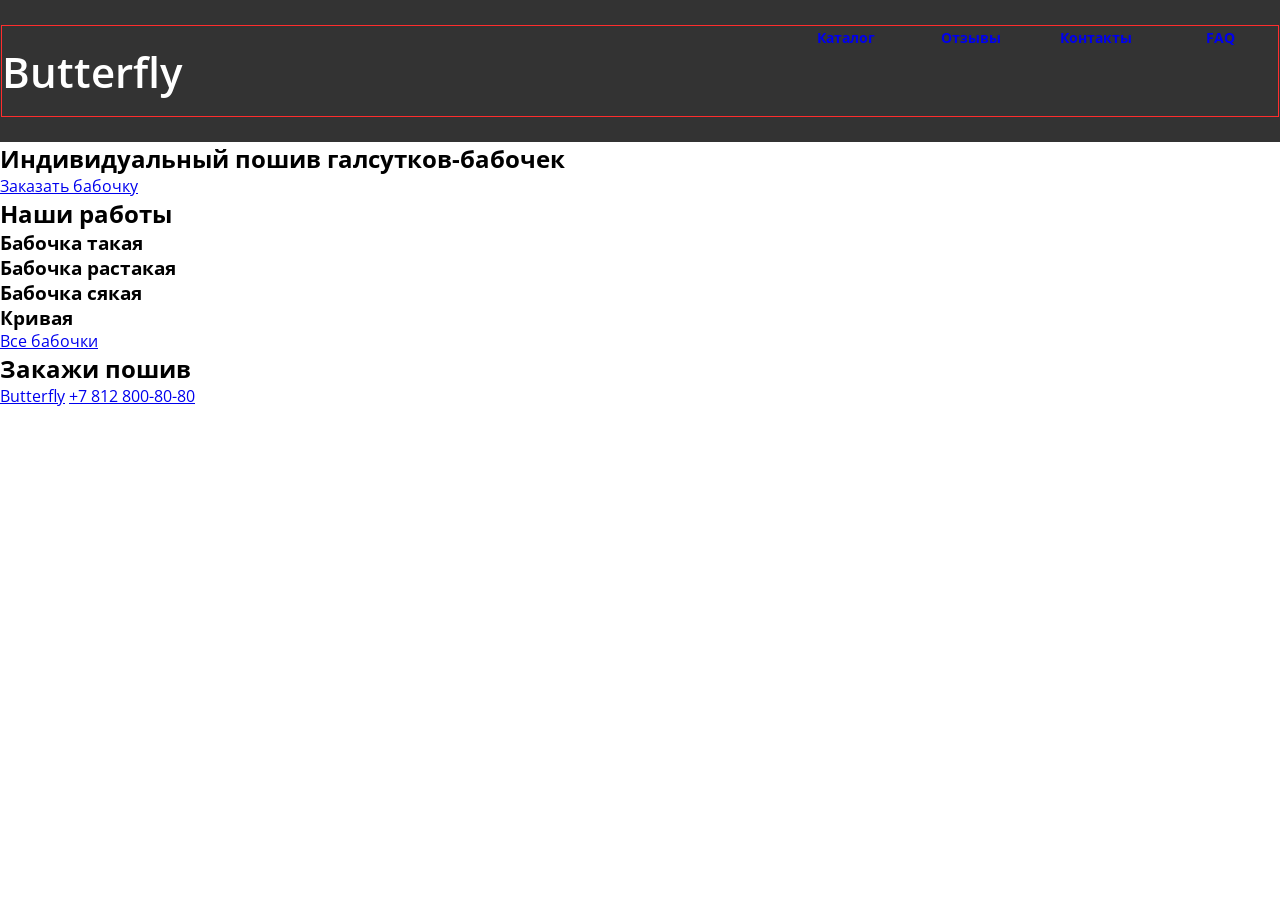
==== www/index.html @ 66a4ba5a "complete html, added ims and fonts, started css" ====
<!doctype html>
<html lang="ru">

<head>
  <meta charset="UTF-8">
  <meta name="viewport" content="width=device-width, initial-scale=1.0">
  <title>Butterfly</title>
  <link rel="stylesheet" href="style/style.css">
</head>

<body>
  <header class="header">
    <div class="header-inner">
      <div class="header-row">
        <a href="index.html" class="header-logo">Butterfly</a>
        <nav class="menu">
          <ul>
            <li><a href="#">Каталог</a></li>
            <li><a href="#">Отзывы</a></li>
            <li><a href="#">Контакты</a></li>
            <li><a href="#">FAQ</a></li>
          </ul>
        </nav>
      </div>
    </div>
  </header>
  <main>
    <section class="promo">
      <div class="promo-inner">
        <div class="promo-row">
          <div class="promo-desc">
          <h1 class="promo-title">Индивидуальный пошив галсутков-бабочек</h1>
          <a href="#" class="btn">Заказать бабочку</a>
          </div>
        </div>
      </div>
    </section>

    <section class="works">
      <div class="works-inner">
        <h1 class="works-title">Наши работы</h1>
        <ul class="works-list">
          <li class="works-item">
          <i class="works-img" style="background-image: url(imgs/works-pic1.png);"></i>
          <h3 class="works-caption">Бабочка такая</h3>
          </li>
          <li class="works-item">
          <i class="works-img" style="background-image: url(imgs/works-pic2.png);"></i>
          <h3 class="works-caption">Бабочка растакая</h3>
          </li>
          <li class="works-item">
          <i class="works-img" style="background-image: url(imgs/works-pic3.png);"></i>
          <h3 class="works-caption">Бабочка сякая</h3>
          </li>
          <li class="works-item">
          <i class="works-img" style="background-image: url(imgs/telegram-icon.svg);"></i>
          <h3 class="works-caption">Кривая</h3>
          </li>
        </ul>
        <a href="#" class="btn">Все бабочки</a>
        </div>
    </section>

    <section class="order">
      <h2 class="order-title">Закажи пошив</h2>
    </section>
  </main>

  <footer class="footer">
    <div class="footer-inner">
      <div class="footer-row">
        <a href="index.html" class="footer-logo">Butterfly</a>
        <a href="tel:+78128008080" class="footer-phone">+7 812 800-80-80</a>
        <ul class="social">
          <li class="social-item">
            <a href="#" class="social-link" title="Мы в Instagram" style="background-image: url(imgs/instagram-icon.svg);"></a>
          <li class="social-item">
            <a href="#" class="social-link" title="Мы в Facebook" style="background-image: url(imgs/facebook-icon.svg);"></a>
          <li class="social-item">
            <a href="#" class="social-link" title="Мы в Telegram" style="background-image: url(imgs/telegram-icon.svg);"></a>
        </ul>
      </div>
    </div>

  </footer>

  <script src="scripts/script.js"></script>
</body>

</html>
---- www/style/style.css ----
/* open-sans-regular - cyrillic_latin */
@font-face {
  font-display: swap; /* Check https://developer.mozilla.org/en-US/docs/Web/CSS/@font-face/font-display for other options. */
  font-family: "Open Sans";
  font-style: normal;
  font-weight: 400;
  src: url("../fonts/open-sans-v35-cyrillic_latin-regular.woff2") format("woff2"); /* Chrome 36+, Opera 23+, Firefox 39+, Safari 12+, iOS 10+ */
}
/* open-sans-600 - cyrillic_latin */
@font-face {
  font-display: swap; /* Check https://developer.mozilla.org/en-US/docs/Web/CSS/@font-face/font-display for other options. */
  font-family: "Open Sans";
  font-style: normal;
  font-weight: 600;
  src: url("../fonts/open-sans-v35-cyrillic_latin-600.woff2") format("woff2"); /* Chrome 36+, Opera 23+, Firefox 39+, Safari 12+, iOS 10+ */
}
/* open-sans-700 - cyrillic_latin */
@font-face {
  font-display: swap; /* Check https://developer.mozilla.org/en-US/docs/Web/CSS/@font-face/font-display for other options. */
  font-family: "Open Sans";
  font-style: normal;
  font-weight: 700;
  src: url("../fonts/open-sans-v35-cyrillic_latin-700.woff2") format("woff2"); /* Chrome 36+, Opera 23+, Firefox 39+, Safari 12+, iOS 10+ */
}
* {
  padding: 0;
  margin: 0;
  box-sizing: border-box;
}

body {
  font-family: "Open Sans", sans-serif;
}

img {
  display: block;
  width: 100%;
}

.menu ul {
  display: flex;
  list-style: none;
}
.menu li {
  margin-left: 10px;
  width: 115px;
  height: 90px;
  text-align: center;
  justify-content: center;
}
.menu a {
  font-weight: 700;
  font-size: 14px;
  line-height: 24px;
  text-decoration: none;
}

.header {
  padding: 25px 0;
  color: #fff;
  background-color: #333;
}

.header-inner {
  width: 1278px;
  margin: 0 auto;
  border: 1px solid #FF2D2D;
}

.header-row {
  display: flex;
  align-items: center;
}

.header-logo {
  margin-right: auto;
  color: #fff;
  font-family: "Open Sans", sans-serif;
  font-weight: 600;
  font-size: 42px;
  line-height: 57px;
  text-decoration: none;
}
/*# sourceMappingURL=[data-uri] */
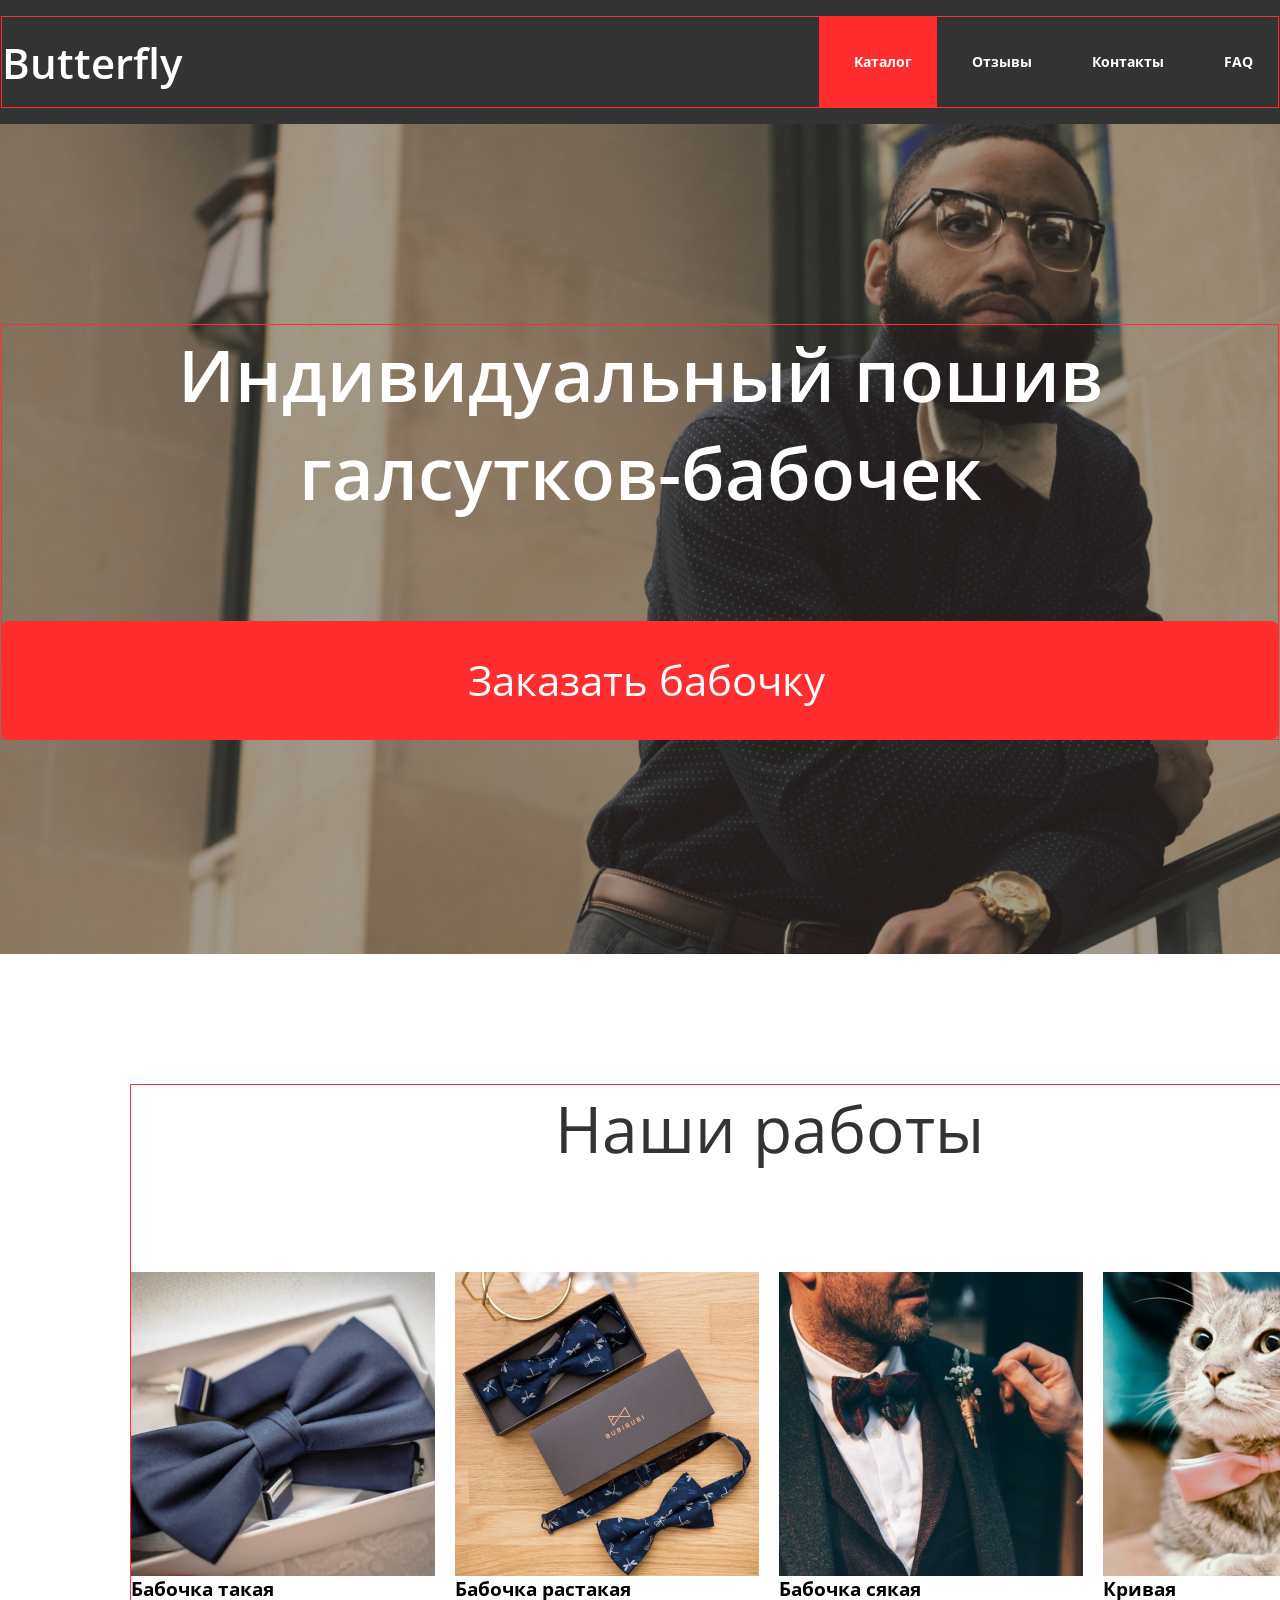
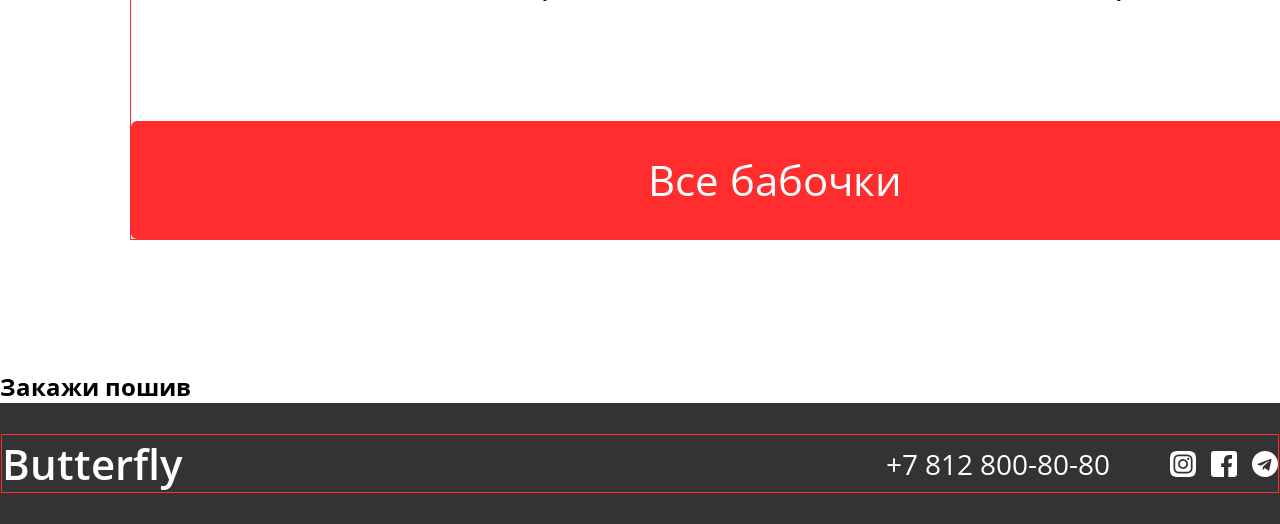
==== commit 87fb672f: "Page styling in process." ====
--- a/www/index.html
+++ b/www/index.html
@@ -15,10 +15,18 @@
         <a href="index.html" class="header-logo">Butterfly</a>
         <nav class="menu">
           <ul>
-            <li><a href="#">Каталог</a></li>
-            <li><a href="#">Отзывы</a></li>
+            <div class="menu-accent">
+              <li><a href="#">Каталог</a></li>
+            </div>
+            <div class="menu-wrap">
+              <li><a href="#">Отзывы</a></li>
+            </div>
+            <div class="menu-wrap">
             <li><a href="#">Контакты</a></li>
+            </div>
+            <div class="menu-wrap">
             <li><a href="#">FAQ</a></li>
+            </div>
           </ul>
         </nav>
       </div>
@@ -28,17 +36,15 @@
     <section class="promo">
       <div class="promo-inner">
         <div class="promo-row">
-          <div class="promo-desc">
           <h1 class="promo-title">Индивидуальный пошив галсутков-бабочек</h1>
           <a href="#" class="btn">Заказать бабочку</a>
-          </div>
         </div>
       </div>
     </section>
 
     <section class="works">
       <div class="works-inner">
-        <h1 class="works-title">Наши работы</h1>
+        <h2 class="works-title">Наши работы</h2>
         <ul class="works-list">
           <li class="works-item">
           <i class="works-img" style="background-image: url(imgs/works-pic1.png);"></i>
@@ -53,7 +59,7 @@
           <h3 class="works-caption">Бабочка сякая</h3>
           </li>
           <li class="works-item">
-          <i class="works-img" style="background-image: url(imgs/telegram-icon.svg);"></i>
+          <i class="works-img" style="background-image: url(imgs/works-pic4.png);"></i>
           <h3 class="works-caption">Кривая</h3>
           </li>
         </ul>
--- a/www/style/style.css
+++ b/www/style/style.css
@@ -37,48 +37,208 @@
   width: 100%;
 }
 
+.header {
+  padding: 16px 0;
+  color: #fff;
+  background-color: #333;
+}
+
+.header-inner {
+  width: 1278px;
+  margin: 0 auto;
+  border: 1px solid #FF2D2D;
+}
+
+.header-row {
+  display: flex;
+  align-items: center;
+}
+
+.header-logo {
+  color: #fff;
+  font-family: "Open Sans", sans-serif;
+  font-weight: 600;
+  font-size: 42px;
+  line-height: 57px;
+  text-decoration: none;
+  margin-right: auto;
+}
+
 .menu ul {
   display: flex;
   list-style: none;
 }
 .menu li {
+  text-align: center;
   margin-left: 10px;
-  width: 115px;
-  height: 90px;
-  text-align: center;
-  justify-content: center;
 }
 .menu a {
   font-weight: 700;
   font-size: 14px;
   line-height: 24px;
-  text-decoration: none;
-}
-
-.header {
-  padding: 25px 0;
-  color: #fff;
-  background-color: #333;
-}
-
-.header-inner {
-  width: 1278px;
-  margin: 0 auto;
-  border: 1px solid #FF2D2D;
-}
-
-.header-row {
-  display: flex;
-  align-items: center;
-}
-
-.header-logo {
-  margin-right: auto;
-  color: #fff;
-  font-family: "Open Sans", sans-serif;
-  font-weight: 600;
+  color: #fff;
+  text-decoration: none;
+  text-align: center;
+}
+.menu a:hover {
+  color: #FF2D2D;
+}
+
+.menu-accent {
+  padding: 33px 25px;
+  background-color: #FF2D2D;
+}
+.menu-accent a:hover {
+  color: #333;
+}
+
+.menu-wrap {
+  padding: 33px 25px;
+  text-align: center;
+}
+
+.btn {
+  display: inline-block;
+  width: 100%;
+  padding: 30px 36px 31px 48px;
+  font-family: inherit;
+  font-style: normal;
+  font-weight: 400;
   font-size: 42px;
   line-height: 57px;
-  text-decoration: none;
-}
-/*# sourceMappingURL=[data-uri] */
+  color: #fff;
+  text-decoration: none;
+  text-align: center;
+  background-color: #FF2D2D;
+  border: none;
+  border-radius: 6px;
+}
+
+.promo {
+  padding: 200px 0 214px;
+  background-color: #333;
+  background-image: url(../imgs/promo-background.jpg);
+  background-repeat: no-repeat;
+  background-size: cover;
+  background-position: center center;
+}
+
+.promo-inner {
+  width: 1278px;
+  margin: 0 auto;
+  border: 1px solid #FF2D2D;
+}
+
+.promo-row {
+  display: inline-flex;
+  flex-direction: column;
+  justify-content: center;
+}
+
+.promo-title {
+  font-weight: 600;
+  font-size: 72px;
+  line-height: 98px;
+  color: #fff;
+  margin-bottom: 100px;
+  text-align: center;
+}
+
+.works {
+  padding: 130px 130px;
+  background-color: #fff;
+  background-image: url(../../../www/imgs/);
+}
+
+.works-inner {
+  width: 1278px;
+  margin: 0 auto;
+  border: 1px solid #FF2D2D;
+  display: flex;
+  flex-direction: column;
+}
+
+.works-title {
+  font-weight: 400;
+  font-size: 64px;
+  line-height: 87px;
+  color: #333;
+  text-align: center;
+  text-align: center;
+}
+
+.works-list {
+  display: flex;
+  list-style: none;
+  margin-top: 100px;
+  margin-bottom: 120px;
+  justify-content: space-between;
+  margin-right: -10px;
+  margin-left: -10px;
+}
+
+.works-item {
+  padding: 0 10px;
+}
+
+.works-img {
+  display: block;
+  width: 304px;
+  height: 304px;
+}
+
+.footer {
+  padding: 31px 0;
+  background-color: #333;
+}
+
+.footer-inner {
+  width: 1278px;
+  margin: 0 auto;
+  border: 1px solid #FF2D2D;
+}
+
+.footer-row {
+  display: flex;
+  justify-content: space-between;
+  align-items: center;
+}
+
+.footer-logo {
+  color: #fff;
+  font-family: "Open Sans", sans-serif;
+  font-weight: 600;
+  font-size: 42px;
+  line-height: 57px;
+  text-decoration: none;
+  margin-right: auto;
+}
+
+.footer-phone {
+  font-family: "Open Sans", sans-serif;
+  font-weight: 400;
+  font-size: 28px;
+  line-height: 38px;
+  color: #fff;
+  text-decoration: none;
+}
+
+.social {
+  display: flex;
+  margin-left: 45px;
+  list-style: none;
+}
+
+.social-item {
+  margin-left: 15px;
+}
+
+.social-link {
+  display: block;
+  width: 26px;
+  height: 26px;
+  background-repeat: no-repeat;
+  background-position: center;
+  background-size: contain;
+}
+/*# sourceMappingURL=[data-uri] */
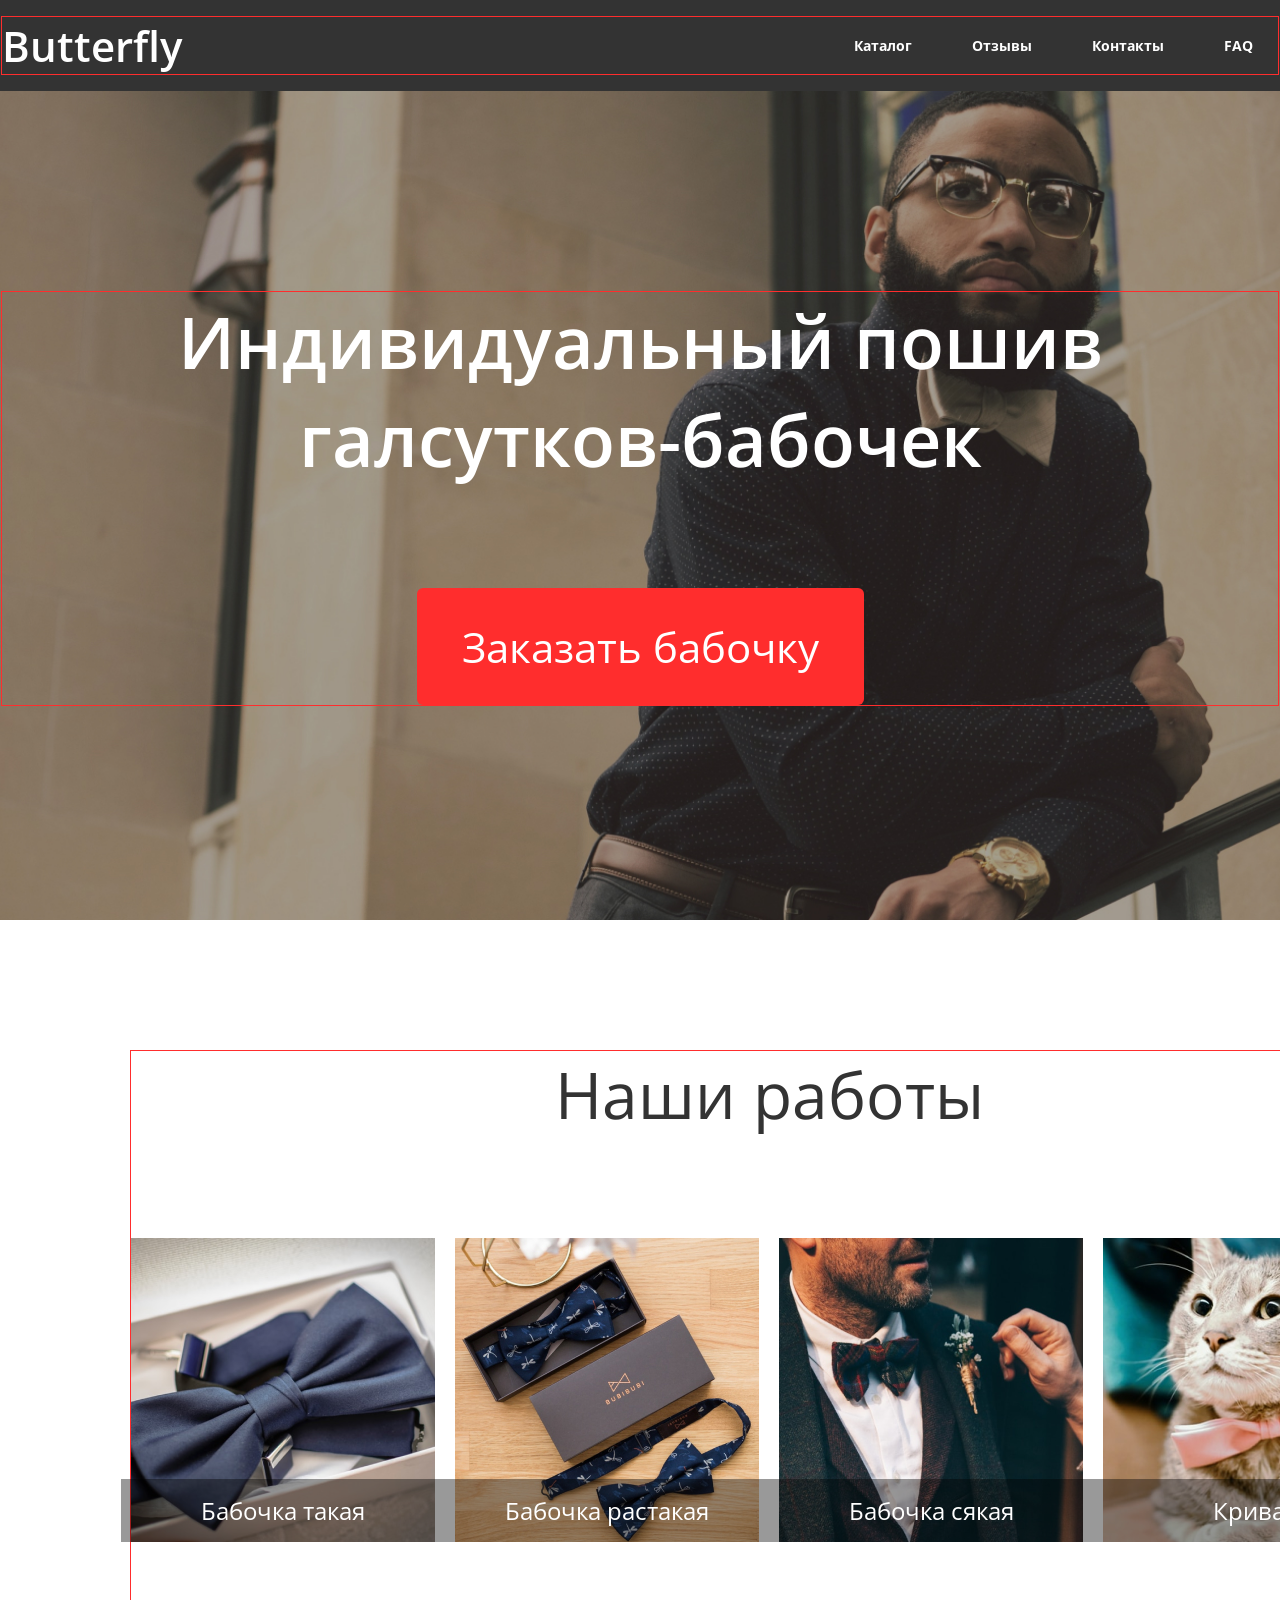
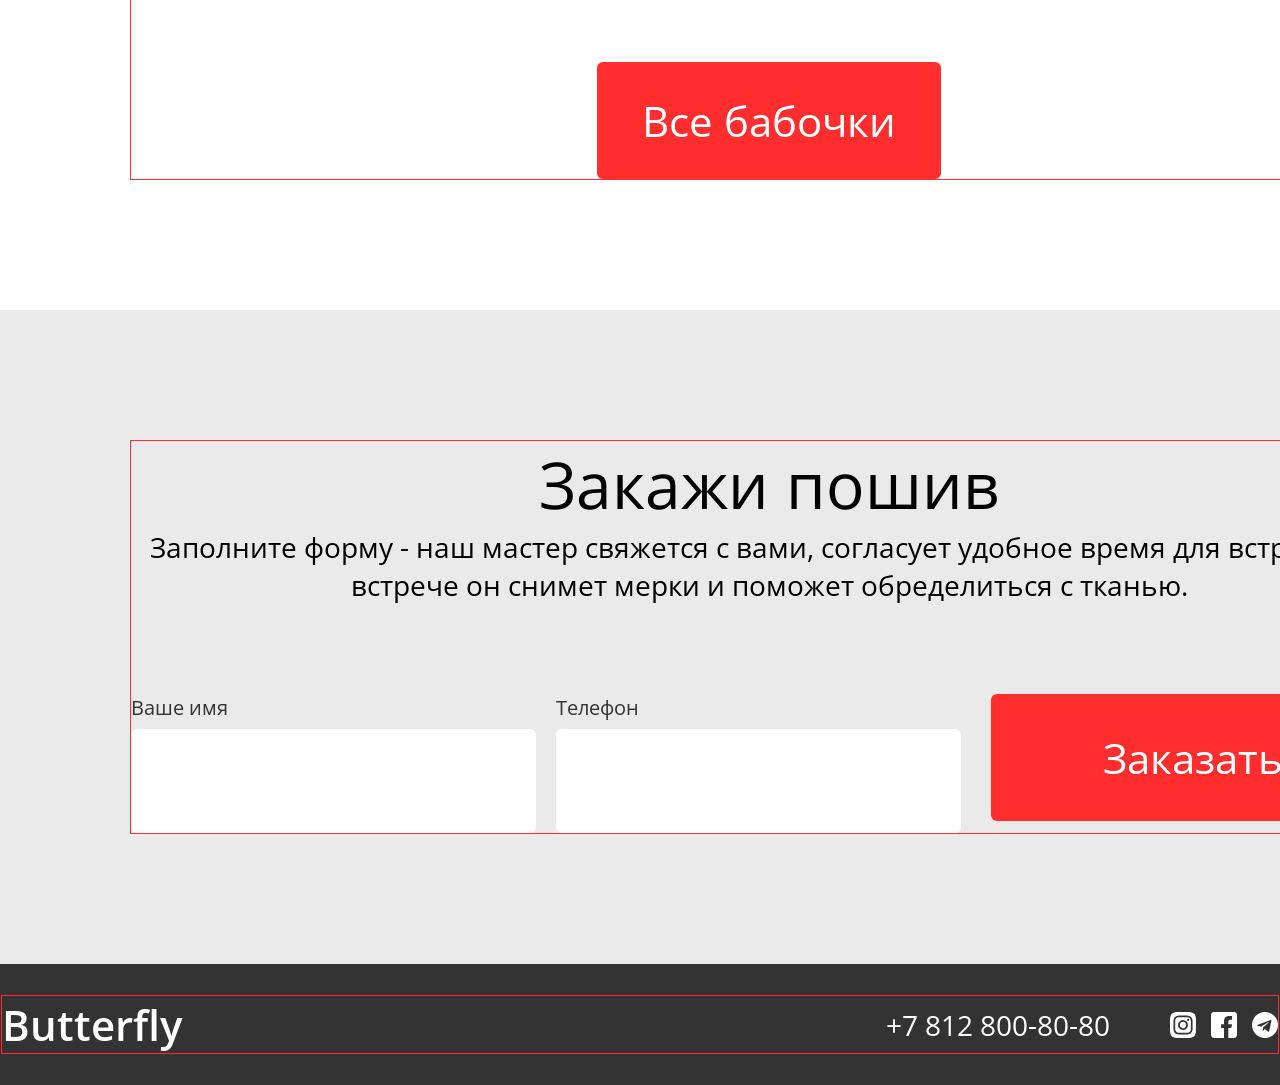
==== commit 66f461ae: "finnishing touch" ====
--- a/www/index.html
+++ b/www/index.html
@@ -15,17 +15,10 @@
         <a href="index.html" class="header-logo">Butterfly</a>
         <nav class="menu">
           <ul>
-            <div class="menu-accent">
               <li><a href="#">Каталог</a></li>
-            </div>
-            <div class="menu-wrap">
               <li><a href="#">Отзывы</a></li>
-            </div>
-            <div class="menu-wrap">
-            <li><a href="#">Контакты</a></li>
-            </div>
-            <div class="menu-wrap">
-            <li><a href="#">FAQ</a></li>
+              <li><a href="#">Контакты</a></li>
+              <li><a href="#">FAQ</a></li>
             </div>
           </ul>
         </nav>
@@ -35,10 +28,8 @@
   <main>
     <section class="promo">
       <div class="promo-inner">
-        <div class="promo-row">
           <h1 class="promo-title">Индивидуальный пошив галсутков-бабочек</h1>
           <a href="#" class="btn">Заказать бабочку</a>
-        </div>
       </div>
     </section>
 
@@ -68,8 +59,24 @@
     </section>
 
     <section class="order">
-      <h2 class="order-title">Закажи пошив</h2>
-    </section>
+      <div class="order-inner">
+        <h2 class="order-title">Закажи пошив</h2>
+        <p class="order-desc">Заполните форму - наш мастер свяжется с вами, согласует удобное время для встречи. На встрече он снимет мерки и поможет обределиться с тканью.</p>
+
+        <form action="" class="form">
+          <div class="form-field-third">
+            <label for="name" class="form-label">Ваше имя</label>
+            <input name="name" id="name" type="text" class="form-input">
+          </div>
+          <div class="form-field-third">
+            <label for="phone" class="form-label">Телефон</label>
+            <input name="phone" id="phone" type="text" class="form-input">
+          </div>
+          <div class="form-field-third">
+            <button class="btn btn-form">Заказать</button>
+          </div>
+        </form>
+      </div>
   </main>
 
   <footer class="footer">
--- a/www/style/style.css
+++ b/www/style/style.css
@@ -73,34 +73,20 @@
   margin-left: 10px;
 }
 .menu a {
+  padding: 33px 25px;
   font-weight: 700;
   font-size: 14px;
   line-height: 24px;
   color: #fff;
   text-decoration: none;
-  text-align: center;
 }
 .menu a:hover {
-  color: #FF2D2D;
-}
-
-.menu-accent {
-  padding: 33px 25px;
   background-color: #FF2D2D;
-}
-.menu-accent a:hover {
-  color: #333;
-}
-
-.menu-wrap {
-  padding: 33px 25px;
-  text-align: center;
 }
 
 .btn {
   display: inline-block;
-  width: 100%;
-  padding: 30px 36px 31px 48px;
+  padding: 30px 45px;
   font-family: inherit;
   font-style: normal;
   font-weight: 400;
@@ -112,6 +98,12 @@
   background-color: #FF2D2D;
   border: none;
   border-radius: 6px;
+  cursor: pointer;
+}
+
+.btn-form {
+  width: 100%;
+  padding: 35px 0;
 }
 
 .promo {
@@ -127,12 +119,10 @@
   width: 1278px;
   margin: 0 auto;
   border: 1px solid #FF2D2D;
-}
-
-.promo-row {
-  display: inline-flex;
+  display: flex;
   flex-direction: column;
   justify-content: center;
+  align-items: center;
 }
 
 .promo-title {
@@ -156,6 +146,8 @@
   border: 1px solid #FF2D2D;
   display: flex;
   flex-direction: column;
+  justify-content: center;
+  align-items: center;
 }
 
 .works-title {
@@ -178,6 +170,7 @@
 }
 
 .works-item {
+  position: relative;
   padding: 0 10px;
 }
 
@@ -185,6 +178,82 @@
   display: block;
   width: 304px;
   height: 304px;
+}
+
+.works-caption {
+  position: absolute;
+  bottom: 0;
+  left: 0;
+  width: 100%;
+  padding: 15px 0;
+  font-family: "Open Sans", sans-serif;
+  font-weight: 400;
+  font-size: 24px;
+  line-height: 33px;
+  text-align: center;
+  color: #fff;
+  background-color: rgba(0, 0, 0, 0.4);
+}
+
+.order {
+  padding: 130px;
+  background-color: rgba(51, 51, 51, 0.1);
+}
+
+.order-inner {
+  width: 1278px;
+  margin: 0 auto;
+  border: 1px solid #FF2D2D;
+}
+
+.order-title {
+  font-weight: 400;
+  font-size: 64px;
+  line-height: 87px;
+  text-align: center;
+}
+
+.order-desc {
+  padding-bottom: 90px;
+  font-weight: 400;
+  font-size: 28px;
+  line-height: 38px;
+  text-align: center;
+}
+
+.form {
+  display: flex;
+  flex-wrap: wrap;
+  width: 100%;
+  margin: 0 auto;
+}
+
+.form-field-third {
+  flex-basis: 33.3%;
+  padding: 0 10px;
+}
+
+.form-input {
+  width: 100%;
+  height: 104px;
+  margin-top: 8px;
+  margin-left: -10px;
+  font-family: "Open Sans", sans-serif;
+  font-weight: 400;
+  font-size: 28px;
+  line-height: 34px;
+  color: #333;
+  background-color: #fff;
+  border: none;
+  border-radius: 6px;
+}
+
+.form-label {
+  margin-left: -10px;
+  font-weight: 400;
+  font-size: 20px;
+  line-height: 27px;
+  color: #333;
 }
 
 .footer {
@@ -241,4 +310,4 @@
   background-position: center;
   background-size: contain;
 }
-/*# sourceMappingURL=[data-uri] */
+/*# sourceMappingURL=[data-uri] */
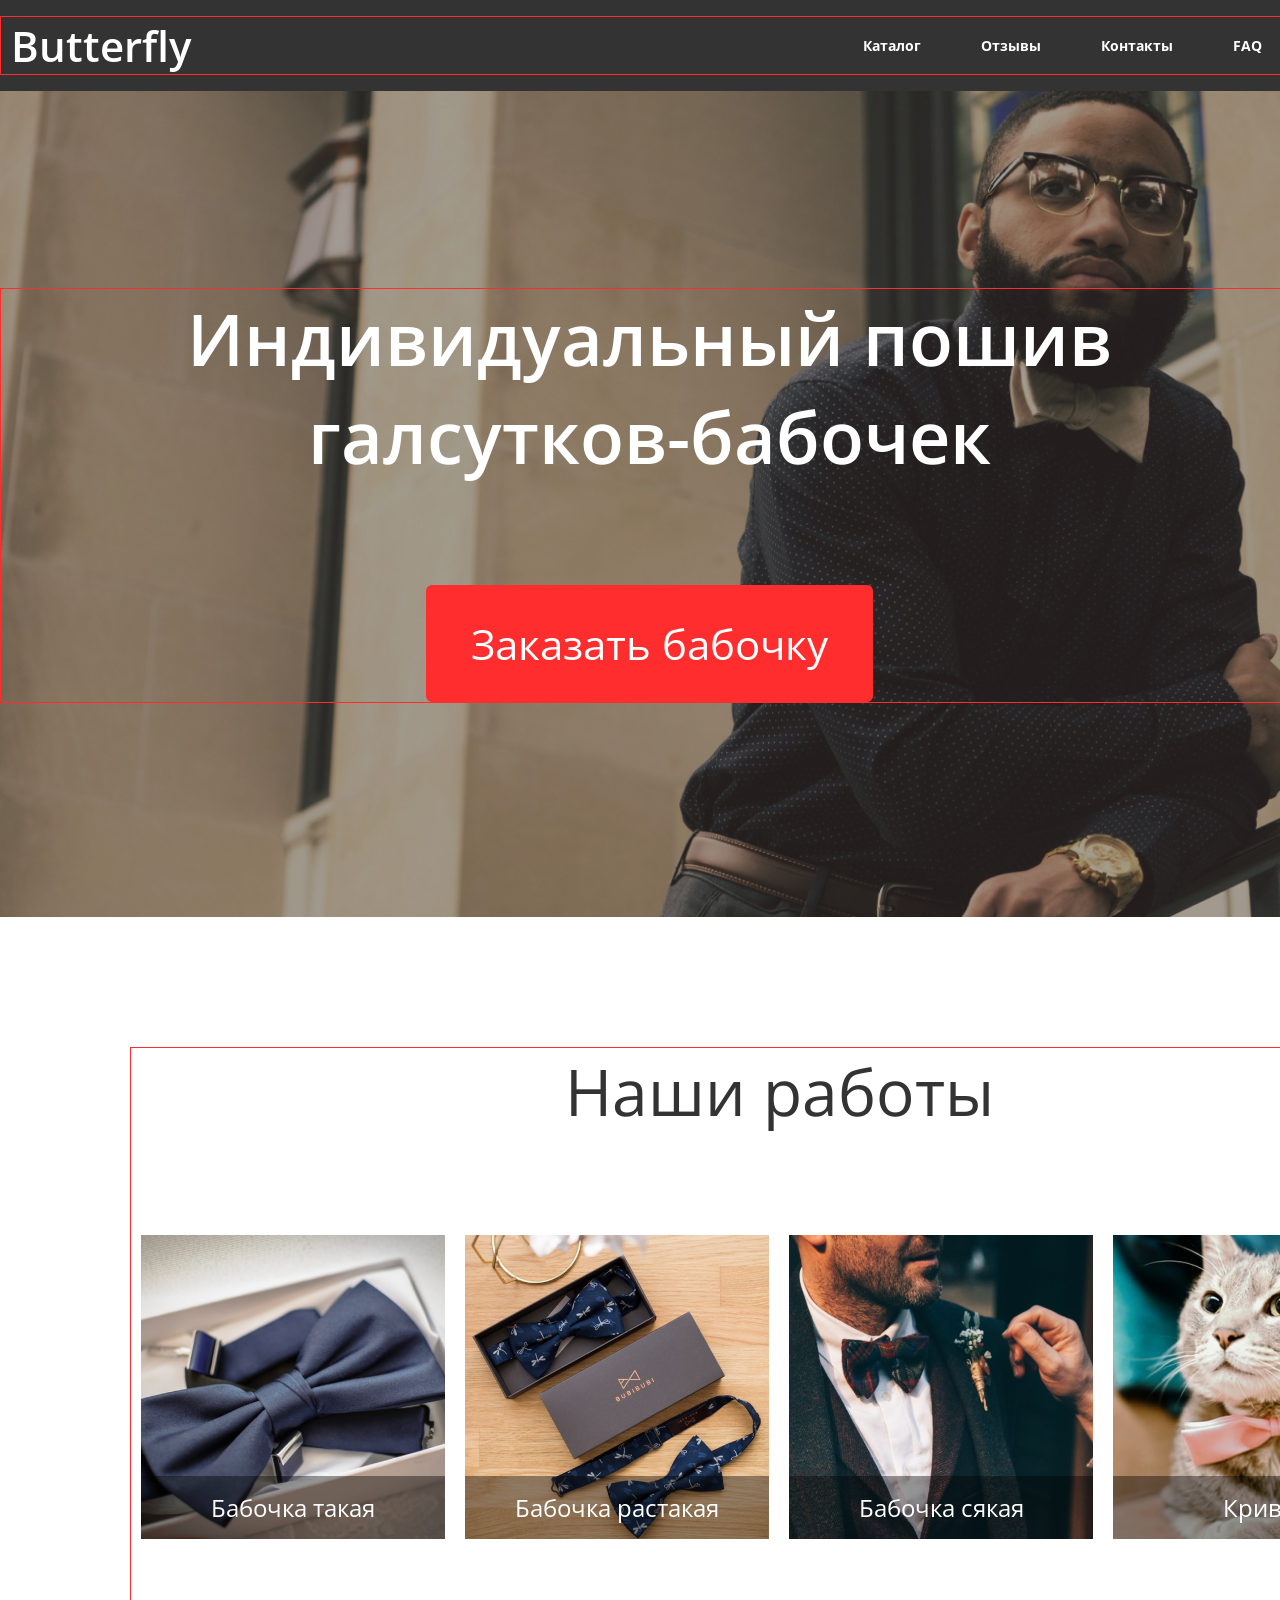
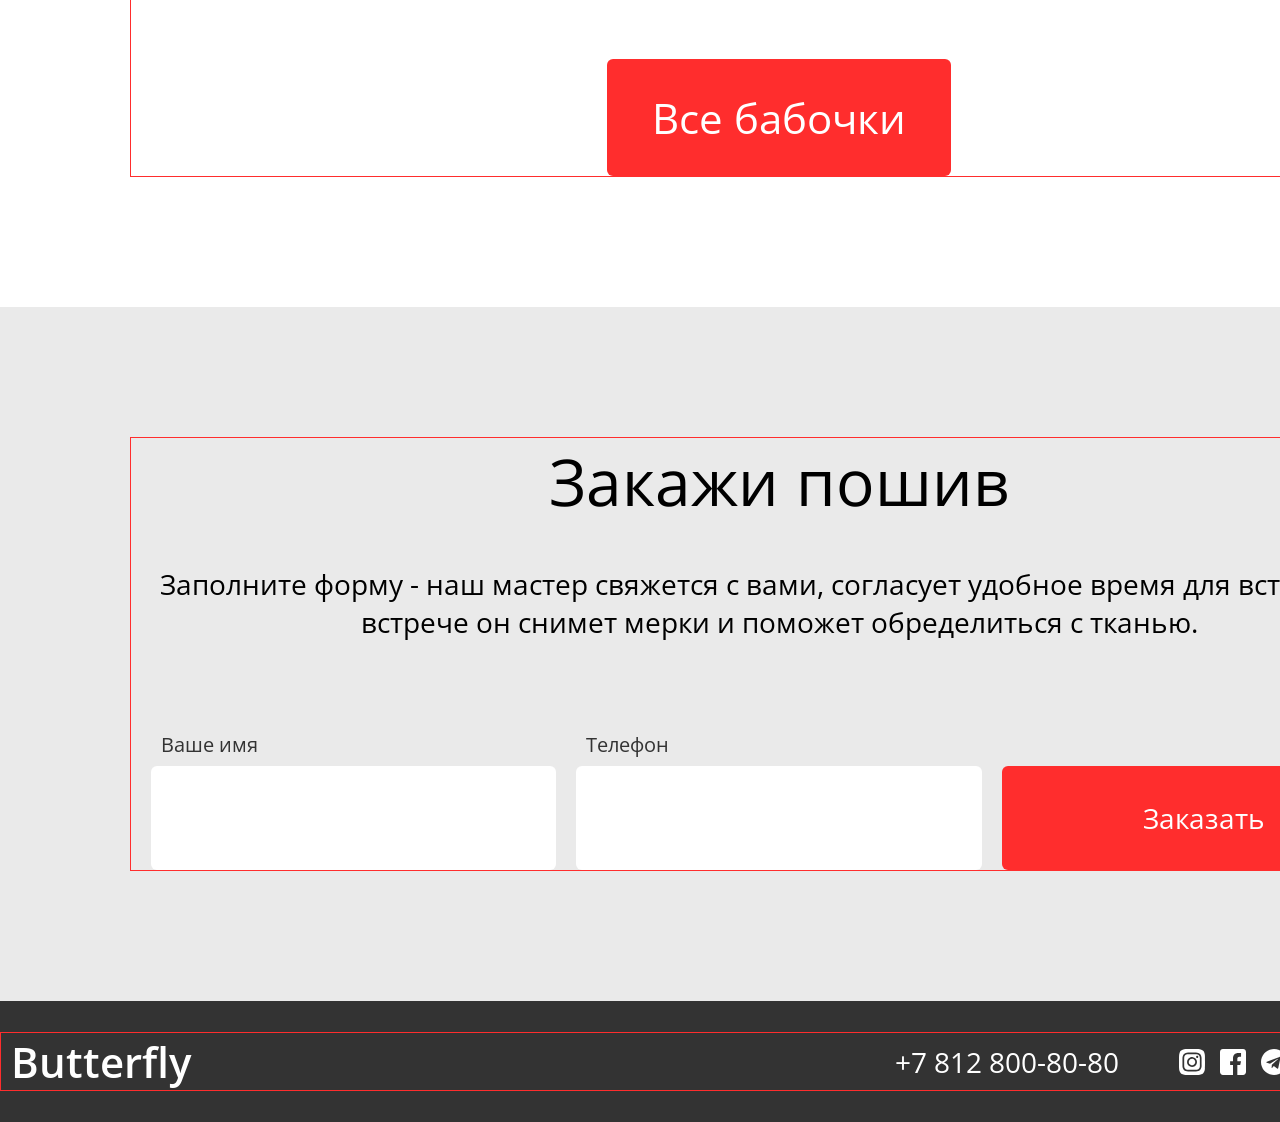
==== commit ebf49d87: "Working on adaptive" ====
--- a/www/index.html
+++ b/www/index.html
@@ -3,7 +3,7 @@
 
 <head>
   <meta charset="UTF-8">
-  <meta name="viewport" content="width=device-width, initial-scale=1.0">
+  <meta name="viewport" content="width=device-width, initial-scale=1">
   <title>Butterfly</title>
   <link rel="stylesheet" href="style/style.css">
 </head>
@@ -39,18 +39,22 @@
         <ul class="works-list">
           <li class="works-item">
           <i class="works-img" style="background-image: url(imgs/works-pic1.png);"></i>
+          <a href="#" class="works-link"></a>
           <h3 class="works-caption">Бабочка такая</h3>
           </li>
           <li class="works-item">
           <i class="works-img" style="background-image: url(imgs/works-pic2.png);"></i>
+          <a href="#" class="works-link"></a>
           <h3 class="works-caption">Бабочка растакая</h3>
           </li>
           <li class="works-item">
           <i class="works-img" style="background-image: url(imgs/works-pic3.png);"></i>
+          <a href="#" class="works-link"></a>
           <h3 class="works-caption">Бабочка сякая</h3>
           </li>
           <li class="works-item">
           <i class="works-img" style="background-image: url(imgs/works-pic4.png);"></i>
+          <a href="#" class="works-link"></a>
           <h3 class="works-caption">Кривая</h3>
           </li>
         </ul>
@@ -77,6 +81,7 @@
           </div>
         </form>
       </div>
+    </section>
   </main>
 
   <footer class="footer">
@@ -94,10 +99,9 @@
         </ul>
       </div>
     </div>
-
   </footer>
 
-  <script src="scripts/script.js"></script>
+  <script src="js/scripts.js"></script>
 </body>
 
 </html>
--- a/www/style/style.css
+++ b/www/style/style.css
@@ -29,7 +29,13 @@
 }
 
 body {
+  padding-top: 88px;
   font-family: "Open Sans", sans-serif;
+}
+@media (max-width: 767px) {
+  body {
+    padding-top: 68px;
+  }
 }
 
 img {
@@ -38,14 +44,25 @@
 }
 
 .header {
+  position: fixed;
+  left: 0;
+  top: 0;
+  z-index: 1000;
+  width: 100%;
   padding: 16px 0;
   color: #fff;
   background-color: #333;
 }
+@media (max-width: 1279px) {
+  .header {
+    padding: 20px 0;
+  }
+}
 
 .header-inner {
-  width: 1278px;
+  width: 1298px;
   margin: 0 auto;
+  padding: 0 10px;
   border: 1px solid #FF2D2D;
 }
 
@@ -63,14 +80,47 @@
   text-decoration: none;
   margin-right: auto;
 }
-
+@media (max-width: 1279px) {
+  .header-logo {
+    font-size: 36px;
+    line-height: 49px;
+  }
+}
+@media (max-width: 767px) {
+  .header-logo {
+    font-size: 28px;
+    line-height: 38px;
+  }
+}
+
+@media (max-width: 767px) {
+  .menu {
+    position: absolute;
+    top: 100%;
+    left: 0;
+    width: 100%;
+    padding: 25px;
+    background-color: #333;
+  }
+}
 .menu ul {
   display: flex;
   list-style: none;
 }
+@media (max-width: 767px) {
+  .menu ul {
+    display: block;
+  }
+}
 .menu li {
   text-align: center;
   margin-left: 10px;
+}
+@media (max-width: 767px) {
+  .menu li {
+    margin: 10px 0;
+    text-align: center;
+  }
 }
 .menu a {
   padding: 33px 25px;
@@ -83,6 +133,11 @@
 .menu a:hover {
   background-color: #FF2D2D;
 }
+@media (max-width: 767px) {
+  .menu a {
+    padding: 8px 25px;
+  }
+}
 
 .btn {
   display: inline-block;
@@ -100,10 +155,26 @@
   border-radius: 6px;
   cursor: pointer;
 }
+@media (max-width: 767px) {
+  .btn {
+    padding: 20px 14px;
+    font-size: 24px;
+    line-height: 33px;
+  }
+}
 
 .btn-form {
   width: 100%;
-  padding: 35px 0;
+  padding: 35px 140px;
+  font-weight: 400;
+  font-size: 28px;
+  line-height: 34px;
+}
+@media (max-width: 1279px) {
+  .btn-form {
+    padding: 35px 325px;
+    width: 100%;
+  }
 }
 
 .promo {
@@ -112,12 +183,23 @@
   background-image: url(../imgs/promo-background.jpg);
   background-repeat: no-repeat;
   background-size: cover;
-  background-position: center center;
+  background-position: center center fixed;
+}
+@media (max-width: 1279px) {
+  .promo {
+    padding: 180px 0 190px;
+  }
+}
+@media (max-width: 767px) {
+  .promo {
+    padding: 110px 0 100px;
+  }
 }
 
 .promo-inner {
-  width: 1278px;
+  width: 1298px;
   margin: 0 auto;
+  padding: 0 10px;
   border: 1px solid #FF2D2D;
   display: flex;
   flex-direction: column;
@@ -133,20 +215,47 @@
   margin-bottom: 100px;
   text-align: center;
 }
+@media (max-width: 1279px) {
+  .promo-title {
+    padding: 180px 0 190px;
+    font-size: 54px;
+    line-height: 74px;
+  }
+}
+@media (max-width: 767px) {
+  .promo-title {
+    margin-bottom: 80px;
+    font-size: 32px;
+    line-height: 44px;
+  }
+}
 
 .works {
   padding: 130px 130px;
   background-color: #fff;
   background-image: url(../../../www/imgs/);
+  background-repeat: no-repeat;
+  background-size: cover;
+  background-position: center center;
+}
+@media (max-width: 1279px) {
+  .works {
+    padding: 120px 120x;
+  }
+}
+@media (max-width: 767px) {
+  .works {
+    padding: 90px 90px;
+  }
 }
 
 .works-inner {
-  width: 1278px;
+  width: 1298px;
   margin: 0 auto;
+  padding: 0 10px;
   border: 1px solid #FF2D2D;
   display: flex;
   flex-direction: column;
-  justify-content: center;
   align-items: center;
 }
 
@@ -156,7 +265,18 @@
   line-height: 87px;
   color: #333;
   text-align: center;
-  text-align: center;
+}
+@media (max-width: 1279px) {
+  .works-title {
+    font-size: 60px;
+    line-height: 82px;
+  }
+}
+@media (max-width: 767px) {
+  .works-title {
+    font-size: 36px;
+    line-height: 49px;
+  }
 }
 
 .works-list {
@@ -168,23 +288,66 @@
   margin-right: -10px;
   margin-left: -10px;
 }
+@media (max-width: 1279px) {
+  .works-list {
+    flex-wrap: wrap;
+    flex-basis: 25%;
+    justify-content: start;
+  }
+}
+@media (max-width: 767px) {
+  .works-list {
+    display: block;
+  }
+}
 
 .works-item {
   position: relative;
   padding: 0 10px;
+}
+@media (max-width: 1279px) {
+  .works-item {
+    flex-basis: 50%;
+    margin-top: 10px;
+    margin-bottom: 10px;
+  }
+}
+.works-link {
+  z-index: 2;
+  position: absolute;
+  bottom: 0;
+  display: block;
+  width: 304px;
+  height: 304px;
+  text-decoration: none;
 }
 
 .works-img {
   display: block;
   width: 304px;
   height: 304px;
+  background-repeat: no-repeat;
+  background-size: contain;
+}
+@media (max-width: 1279px) {
+  .works-img {
+    width: 364px;
+    height: 364px;
+  }
+}
+@media (max-width: 767px) {
+  .works-img {
+    width: 300px;
+    height: 300px;
+  }
 }
 
 .works-caption {
+  z-index: 1;
   position: absolute;
   bottom: 0;
-  left: 0;
-  width: 100%;
+  left: 10;
+  width: 304px;
   padding: 15px 0;
   font-family: "Open Sans", sans-serif;
   font-weight: 400;
@@ -193,25 +356,60 @@
   text-align: center;
   color: #fff;
   background-color: rgba(0, 0, 0, 0.4);
+}
+@media (max-width: 1279px) {
+  .works-caption {
+    width: 364px;
+  }
+}
+@media (max-width: 767px) {
+  .works-caption {
+    width: 300px;
+  }
 }
 
 .order {
   padding: 130px;
   background-color: rgba(51, 51, 51, 0.1);
 }
+@media (max-width: 1279px) {
+  .order {
+    padding: 120px;
+  }
+}
+@media (max-width: 767px) {
+  .order {
+    padding: 90px;
+  }
+}
 
 .order-inner {
-  width: 1278px;
+  width: 1298px;
   margin: 0 auto;
+  padding: 0 10px;
   border: 1px solid #FF2D2D;
 }
 
 .order-title {
+  margin-bottom: 40px;
   font-weight: 400;
   font-size: 64px;
   line-height: 87px;
   text-align: center;
 }
+@media (max-width: 1279px) {
+  .order-title {
+    font-size: 60px;
+    line-height: 82px;
+  }
+}
+@media (max-width: 767px) {
+  .order-title {
+    margin-bottom: 20px;
+    font-size: 36px;
+    line-height: 49px;
+  }
+}
 
 .order-desc {
   padding-bottom: 90px;
@@ -220,24 +418,51 @@
   line-height: 38px;
   text-align: center;
 }
+@media (max-width: 767px) {
+  .order-desc {
+    padding-bottom: 60px;
+    font-size: 18px;
+    line-height: 25px;
+  }
+}
 
 .form {
   display: flex;
-  flex-wrap: wrap;
+  align-items: flex-end;
   width: 100%;
   margin: 0 auto;
 }
+@media (max-width: 1279px) {
+  .form {
+    flex-wrap: wrap;
+    justify-content: space-evenly;
+  }
+}
+@media (max-width: 767px) {
+  .form {
+    display: block;
+  }
+}
 
 .form-field-third {
-  flex-basis: 33.3%;
-  padding: 0 10px;
+  flex-basis: 33.33%;
+  padding: 0 10px;
+}
+@media (max-width: 1279px) {
+  .form-field-third {
+    flex-basis: 50%;
+  }
+}
+@media (max-width: 767px) {
+  .form-field-third {
+    display: block;
+  }
 }
 
 .form-input {
   width: 100%;
-  height: 104px;
+  padding: 35px 0 35px;
   margin-top: 8px;
-  margin-left: -10px;
   font-family: "Open Sans", sans-serif;
   font-weight: 400;
   font-size: 28px;
@@ -249,7 +474,7 @@
 }
 
 .form-label {
-  margin-left: -10px;
+  margin-left: 10px;
   font-weight: 400;
   font-size: 20px;
   line-height: 27px;
@@ -260,10 +485,21 @@
   padding: 31px 0;
   background-color: #333;
 }
+@media (max-width: 1279px) {
+  .footer {
+    padding: 35px 0;
+  }
+}
+@media (max-width: 767px) {
+  .footer {
+    padding: 30px 0 35px;
+  }
+}
 
 .footer-inner {
-  width: 1278px;
+  width: 1298px;
   margin: 0 auto;
+  padding: 0 10px;
   border: 1px solid #FF2D2D;
 }
 
@@ -271,6 +507,14 @@
   display: flex;
   justify-content: space-between;
   align-items: center;
+}
+@media (max-width: 767px) {
+  .footer-row {
+    display: block;
+    flex-direction: column;
+    justify-content: center;
+    align-items: center;
+  }
 }
 
 .footer-logo {
@@ -282,6 +526,18 @@
   text-decoration: none;
   margin-right: auto;
 }
+@media (max-width: 1279px) {
+  .footer-logo {
+    font-size: 36px;
+    line-height: 49px;
+  }
+}
+@media (max-width: 767px) {
+  .footer-logo {
+    font-size: 28px;
+    line-height: 38px;
+  }
+}
 
 .footer-phone {
   font-family: "Open Sans", sans-serif;
@@ -291,11 +547,26 @@
   color: #fff;
   text-decoration: none;
 }
+@media (max-width: 767px) {
+  .footer-phone {
+    margin-top: 30px;
+  }
+}
 
 .social {
   display: flex;
   margin-left: 45px;
   list-style: none;
+}
+@media (max-width: 1279px) {
+  .social {
+    margin-left: 35px;
+  }
+}
+@media (max-width: 767px) {
+  .social {
+    margin-top: 15px;
+  }
 }
 
 .social-item {
@@ -310,4 +581,4 @@
   background-position: center;
   background-size: contain;
 }
-/*# sourceMappingURL=[data-uri] */
+/*# sourceMappingURL=[data-uri] */
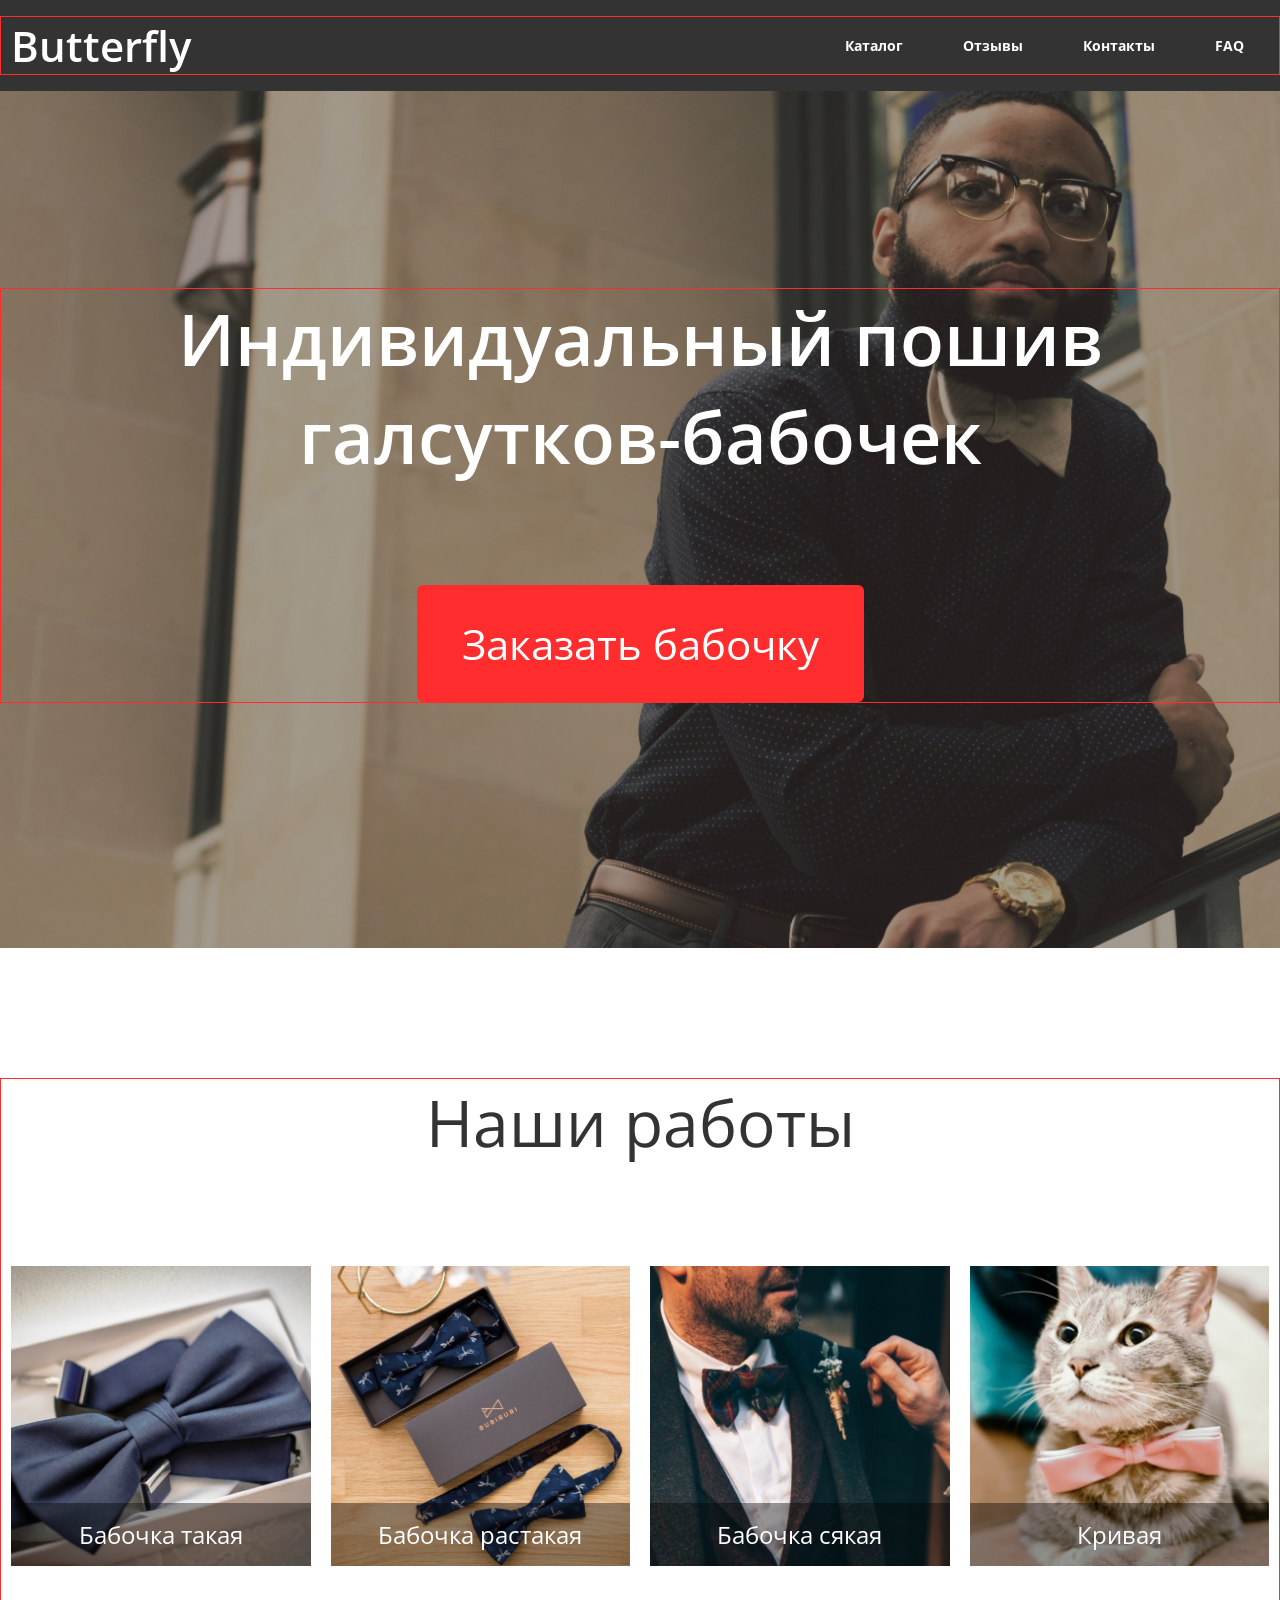
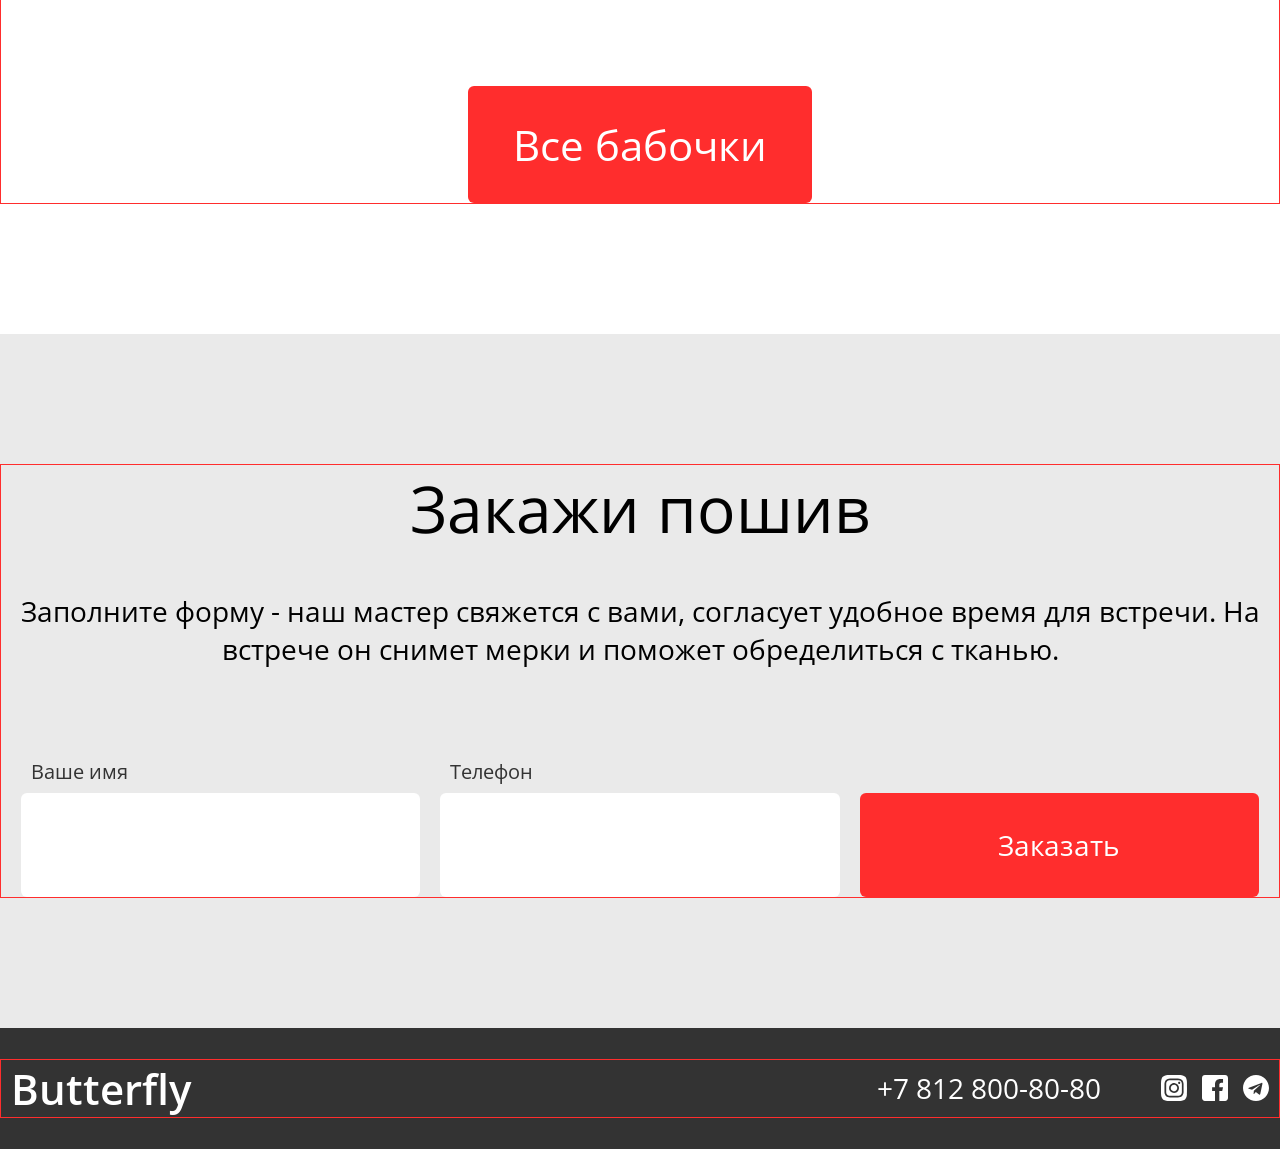
==== commit 9983c021: "Finished responsive on main menu" ====
--- a/www/index.html
+++ b/www/index.html
@@ -15,68 +15,79 @@
         <a href="index.html" class="header-logo">Butterfly</a>
         <nav class="menu">
           <ul>
-              <li><a href="#">Каталог</a></li>
-              <li><a href="#">Отзывы</a></li>
-              <li><a href="#">Контакты</a></li>
-              <li><a href="#">FAQ</a></li>
-            </div>
-          </ul>
-        </nav>
+            <li><a href="#">Каталог</a></li>
+            <li><a href="#">Отзывы</a></li>
+            <li><a href="#">Контакты</a></li>
+            <li><a href="#">FAQ</a></li>
       </div>
+      </ul>
+      </nav>
+    </div>
     </div>
   </header>
   <main>
     <section class="promo">
       <div class="promo-inner">
-          <h1 class="promo-title">Индивидуальный пошив галсутков-бабочек</h1>
-          <a href="#" class="btn">Заказать бабочку</a>
+        <h1 class="promo-title">Индивидуальный пошив галсутков-бабочек</h1>
+        <a href="#" class="btn">Заказать бабочку</a>
       </div>
     </section>
 
     <section class="works">
       <div class="works-inner">
-        <h2 class="works-title">Наши работы</h2>
-        <ul class="works-list">
-          <li class="works-item">
-          <i class="works-img" style="background-image: url(imgs/works-pic1.png);"></i>
-          <a href="#" class="works-link"></a>
-          <h3 class="works-caption">Бабочка такая</h3>
-          </li>
-          <li class="works-item">
-          <i class="works-img" style="background-image: url(imgs/works-pic2.png);"></i>
-          <a href="#" class="works-link"></a>
-          <h3 class="works-caption">Бабочка растакая</h3>
-          </li>
-          <li class="works-item">
-          <i class="works-img" style="background-image: url(imgs/works-pic3.png);"></i>
-          <a href="#" class="works-link"></a>
-          <h3 class="works-caption">Бабочка сякая</h3>
-          </li>
-          <li class="works-item">
-          <i class="works-img" style="background-image: url(imgs/works-pic4.png);"></i>
-          <a href="#" class="works-link"></a>
-          <h3 class="works-caption">Кривая</h3>
-          </li>
-        </ul>
-        <a href="#" class="btn">Все бабочки</a>
+        <div class="works-visual">
+          <h2 class="works-title">Наши работы</h2>
+          <ul class="works-list">
+            <li class="works-item">
+              <div class="works-wrap">
+                <img src="imgs/works-pic1.png" class="works-img"></img>
+                <!-- <a href="#" class="works-link"></a> -->
+                <figcaption class="works-caption">Бабочка такая</figcaption>
+              </div>
+            </li>
+            <li class="works-item">
+              <div class="works-wrap">
+              <img src="imgs/works-pic2.png" class="works-img"></img>
+              <!-- <a href="#" class="works-link"></a> -->
+              <figcaption class="works-caption">Бабочка растакая</figcaption>
+              </div>
+            </li>
+            <li class="works-item">
+              <div class="works-wrap">
+              <img src="imgs/works-pic3.png" class="works-img"></img>
+              <!-- <a href="#" class="works-link"></a> -->
+              <figcaption class="works-caption">Бабочка сякая</figcaption>
+              </div>
+            </li>
+            <li class="works-item">
+              <div class="works-wrap">
+              <img src="imgs/works-pic4.png" class="works-img"></img>
+              <!-- <a href="#" class="works-link"></a> -->
+              <figcaption class="works-caption">Кривая</figcaption>
+              </div>
+            </li>
+          </ul>
+          <a href="#" class="btn">Все бабочки</a>
         </div>
+      </div>
     </section>
 
     <section class="order">
       <div class="order-inner">
         <h2 class="order-title">Закажи пошив</h2>
-        <p class="order-desc">Заполните форму - наш мастер свяжется с вами, согласует удобное время для встречи. На встрече он снимет мерки и поможет обределиться с тканью.</p>
+        <p class="order-desc">Заполните форму - наш мастер свяжется с вами, согласует удобное время для встречи. На
+          встрече он снимет мерки и поможет обределиться с тканью.</p>
 
         <form action="" class="form">
-          <div class="form-field-third">
+          <div class="form-field">
             <label for="name" class="form-label">Ваше имя</label>
             <input name="name" id="name" type="text" class="form-input">
           </div>
-          <div class="form-field-third">
+          <div class="form-field">
             <label for="phone" class="form-label">Телефон</label>
             <input name="phone" id="phone" type="text" class="form-input">
           </div>
-          <div class="form-field-third">
+          <div class="form-field-btn">
             <button class="btn btn-form">Заказать</button>
           </div>
         </form>
@@ -91,11 +102,14 @@
         <a href="tel:+78128008080" class="footer-phone">+7 812 800-80-80</a>
         <ul class="social">
           <li class="social-item">
-            <a href="#" class="social-link" title="Мы в Instagram" style="background-image: url(imgs/instagram-icon.svg);"></a>
+            <a href="#" class="social-link" title="Мы в Instagram"
+              style="background-image: url(imgs/instagram-icon.svg);"></a>
           <li class="social-item">
-            <a href="#" class="social-link" title="Мы в Facebook" style="background-image: url(imgs/facebook-icon.svg);"></a>
+            <a href="#" class="social-link" title="Мы в Facebook"
+              style="background-image: url(imgs/facebook-icon.svg);"></a>
           <li class="social-item">
-            <a href="#" class="social-link" title="Мы в Telegram" style="background-image: url(imgs/telegram-icon.svg);"></a>
+            <a href="#" class="social-link" title="Мы в Telegram"
+              style="background-image: url(imgs/telegram-icon.svg);"></a>
         </ul>
       </div>
     </div>
--- a/www/style/style.css
+++ b/www/style/style.css
@@ -40,7 +40,7 @@
 
 img {
   display: block;
-  width: 100%;
+  max-width: 100%;
 }
 
 .header {
@@ -60,7 +60,7 @@
 }
 
 .header-inner {
-  width: 1298px;
+  max-width: 1298px;
   margin: 0 auto;
   padding: 0 10px;
   border: 1px solid #FF2D2D;
@@ -95,6 +95,7 @@
 
 @media (max-width: 767px) {
   .menu {
+    display: none;
     position: absolute;
     top: 100%;
     left: 0;
@@ -109,7 +110,7 @@
 }
 @media (max-width: 767px) {
   .menu ul {
-    display: block;
+    display: none;
   }
 }
 .menu li {
@@ -165,25 +166,29 @@
 
 .btn-form {
   width: 100%;
-  padding: 35px 140px;
-  font-weight: 400;
+  padding: 35px 0;
   font-size: 28px;
   line-height: 34px;
 }
 @media (max-width: 1279px) {
   .btn-form {
-    padding: 35px 325px;
-    width: 100%;
+    margin-top: 40px;
+    padding: 35px 0;
+  }
+}
+@media (max-width: 767px) {
+  .btn-form {
+    margin-top: 30px;
   }
 }
 
 .promo {
-  padding: 200px 0 214px;
+  padding: 200px 0 245px;
   background-color: #333;
   background-image: url(../imgs/promo-background.jpg);
   background-repeat: no-repeat;
   background-size: cover;
-  background-position: center center fixed;
+  background-position: center;
 }
 @media (max-width: 1279px) {
   .promo {
@@ -197,7 +202,7 @@
 }
 
 .promo-inner {
-  width: 1298px;
+  max-width: 1298px;
   margin: 0 auto;
   padding: 0 10px;
   border: 1px solid #FF2D2D;
@@ -217,7 +222,6 @@
 }
 @media (max-width: 1279px) {
   .promo-title {
-    padding: 180px 0 190px;
     font-size: 54px;
     line-height: 74px;
   }
@@ -231,7 +235,7 @@
 }
 
 .works {
-  padding: 130px 130px;
+  padding: 130px 0;
   background-color: #fff;
   background-image: url(../../../www/imgs/);
   background-repeat: no-repeat;
@@ -240,20 +244,23 @@
 }
 @media (max-width: 1279px) {
   .works {
-    padding: 120px 120x;
+    padding: 120px 0x;
   }
 }
 @media (max-width: 767px) {
   .works {
-    padding: 90px 90px;
+    padding: 90px 0x;
   }
 }
 
 .works-inner {
-  width: 1298px;
+  max-width: 1298px;
   margin: 0 auto;
   padding: 0 10px;
   border: 1px solid #FF2D2D;
+}
+
+.works-visual {
   display: flex;
   flex-direction: column;
   align-items: center;
@@ -290,19 +297,18 @@
 }
 @media (max-width: 1279px) {
   .works-list {
+    margin: 80px 0;
     flex-wrap: wrap;
-    flex-basis: 25%;
-    justify-content: start;
   }
 }
 @media (max-width: 767px) {
   .works-list {
+    margin: 60px 0 80px;
     display: block;
   }
 }
 
 .works-item {
-  position: relative;
   padding: 0 10px;
 }
 @media (max-width: 1279px) {
@@ -312,42 +318,21 @@
     margin-bottom: 10px;
   }
 }
-.works-link {
-  z-index: 2;
-  position: absolute;
-  bottom: 0;
-  display: block;
-  width: 304px;
-  height: 304px;
-  text-decoration: none;
+.works-wrap {
+  position: relative;
 }
 
 .works-img {
   display: block;
-  width: 304px;
-  height: 304px;
+  width: 100%;
   background-repeat: no-repeat;
   background-size: contain;
 }
-@media (max-width: 1279px) {
-  .works-img {
-    width: 364px;
-    height: 364px;
-  }
-}
-@media (max-width: 767px) {
-  .works-img {
-    width: 300px;
-    height: 300px;
-  }
-}
-
 .works-caption {
-  z-index: 1;
   position: absolute;
   bottom: 0;
   left: 10;
-  width: 304px;
+  width: 100%;
   padding: 15px 0;
   font-family: "Open Sans", sans-serif;
   font-weight: 400;
@@ -357,34 +342,23 @@
   color: #fff;
   background-color: rgba(0, 0, 0, 0.4);
 }
-@media (max-width: 1279px) {
-  .works-caption {
-    width: 364px;
-  }
-}
-@media (max-width: 767px) {
-  .works-caption {
-    width: 300px;
-  }
-}
-
 .order {
-  padding: 130px;
+  padding: 130px 0;
   background-color: rgba(51, 51, 51, 0.1);
 }
 @media (max-width: 1279px) {
   .order {
-    padding: 120px;
+    padding: 120px 0;
   }
 }
 @media (max-width: 767px) {
   .order {
-    padding: 90px;
+    padding: 90px 0;
   }
 }
 
 .order-inner {
-  width: 1298px;
+  max-width: 1298px;
   margin: 0 auto;
   padding: 0 10px;
   border: 1px solid #FF2D2D;
@@ -444,17 +418,33 @@
   }
 }
 
-.form-field-third {
+.form-field {
   flex-basis: 33.33%;
   padding: 0 10px;
 }
 @media (max-width: 1279px) {
-  .form-field-third {
+  .form-field {
+    width: 100%;
     flex-basis: 50%;
   }
 }
 @media (max-width: 767px) {
-  .form-field-third {
+  .form-field {
+    display: block;
+  }
+}
+
+.form-field-btn {
+  flex-basis: 33.33%;
+  padding: 0 10px;
+}
+@media (max-width: 1279px) {
+  .form-field-btn {
+    flex-basis: 100%;
+  }
+}
+@media (max-width: 767px) {
+  .form-field-btn {
     display: block;
   }
 }
@@ -487,17 +477,17 @@
 }
 @media (max-width: 1279px) {
   .footer {
-    padding: 35px 0;
+    padding: 35px 0px;
   }
 }
 @media (max-width: 767px) {
   .footer {
-    padding: 30px 0 35px;
+    padding: 30px 35px;
   }
 }
 
 .footer-inner {
-  width: 1298px;
+  max-width: 1298px;
   margin: 0 auto;
   padding: 0 10px;
   border: 1px solid #FF2D2D;
@@ -510,10 +500,8 @@
 }
 @media (max-width: 767px) {
   .footer-row {
-    display: block;
     flex-direction: column;
-    justify-content: center;
-    align-items: center;
+    align-content: center;
   }
 }
 
@@ -538,6 +526,11 @@
     line-height: 38px;
   }
 }
+@media (max-width: 767px) {
+  .footer-logo {
+    margin: 0 0 30px;
+  }
+}
 
 .footer-phone {
   font-family: "Open Sans", sans-serif;
@@ -547,16 +540,11 @@
   color: #fff;
   text-decoration: none;
 }
-@media (max-width: 767px) {
-  .footer-phone {
-    margin-top: 30px;
-  }
-}
-
 .social {
   display: flex;
   margin-left: 45px;
   list-style: none;
+  align-items: center;
 }
 @media (max-width: 1279px) {
   .social {
@@ -565,7 +553,7 @@
 }
 @media (max-width: 767px) {
   .social {
-    margin-top: 15px;
+    margin: 15px 0 0;
   }
 }
 
@@ -581,4 +569,4 @@
   background-position: center;
   background-size: contain;
 }
-/*# sourceMappingURL=[data-uri] */
+/*# sourceMappingURL=[data-uri] */
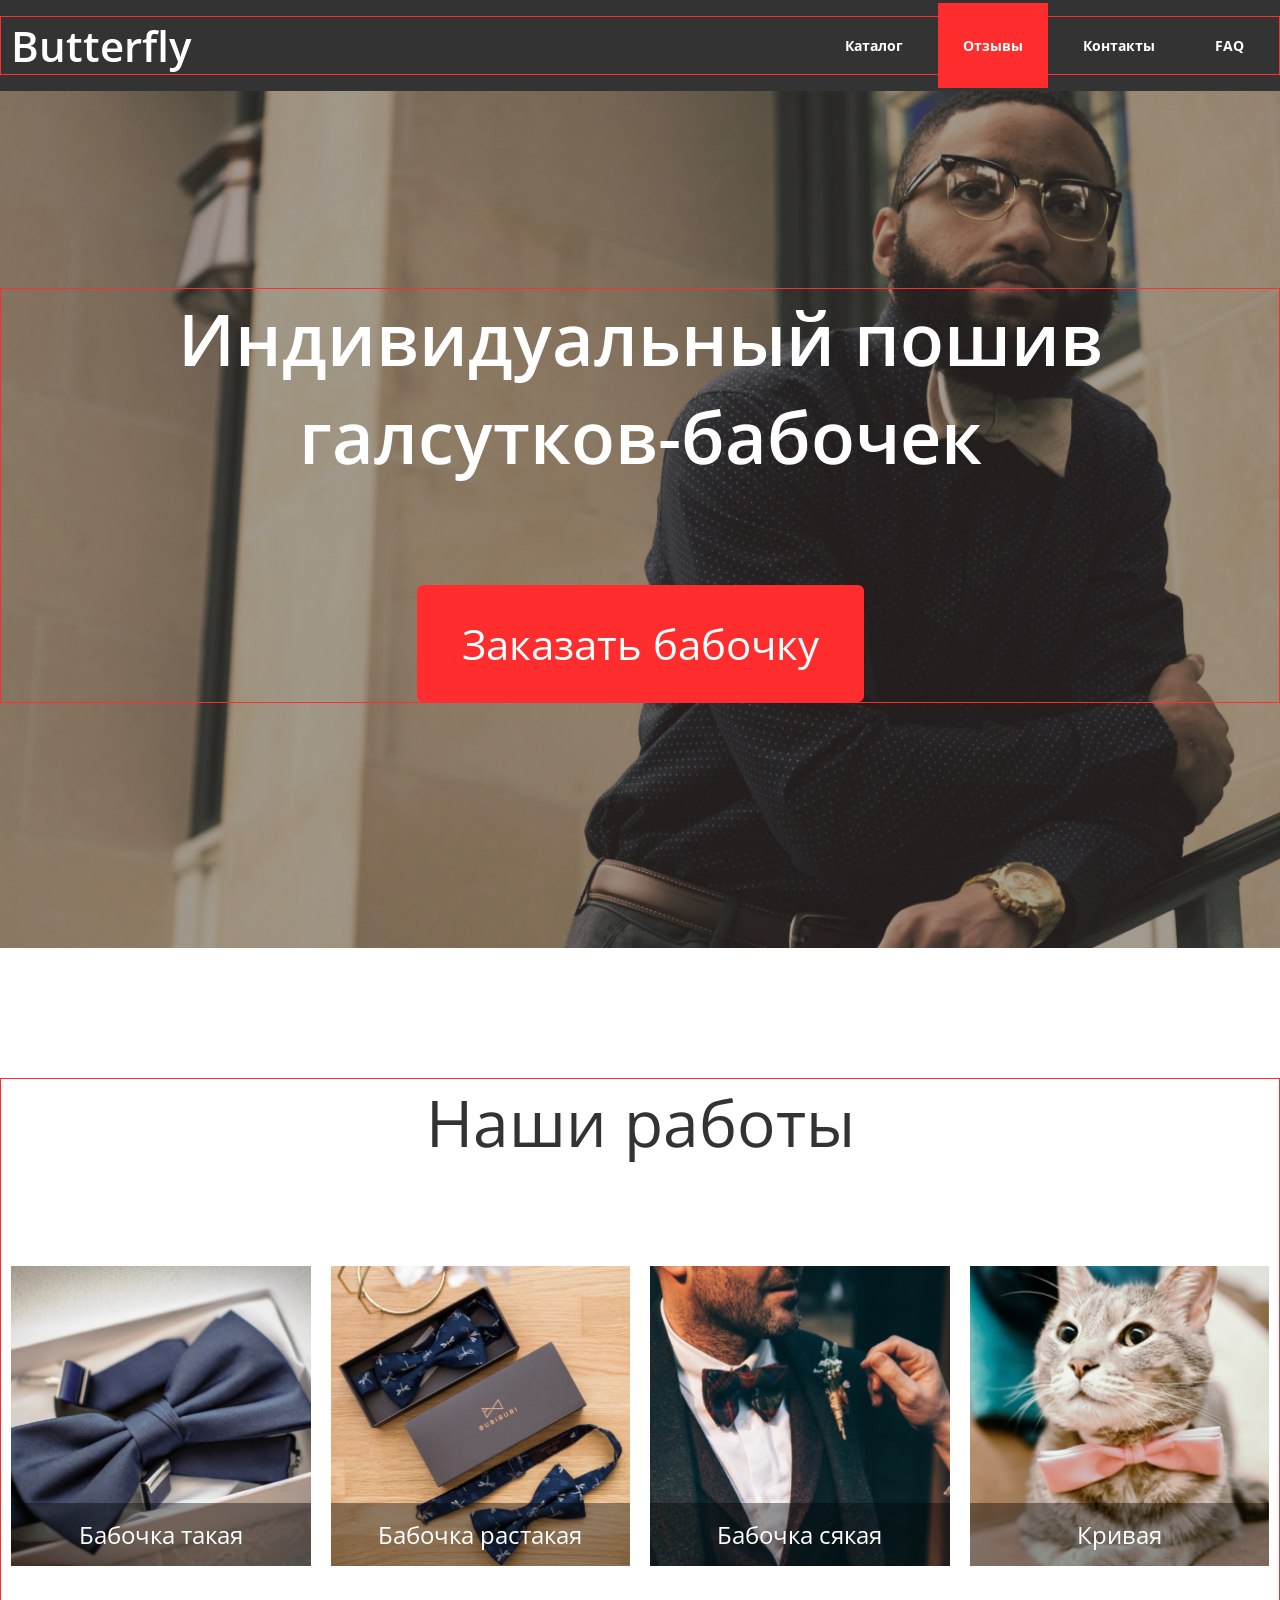
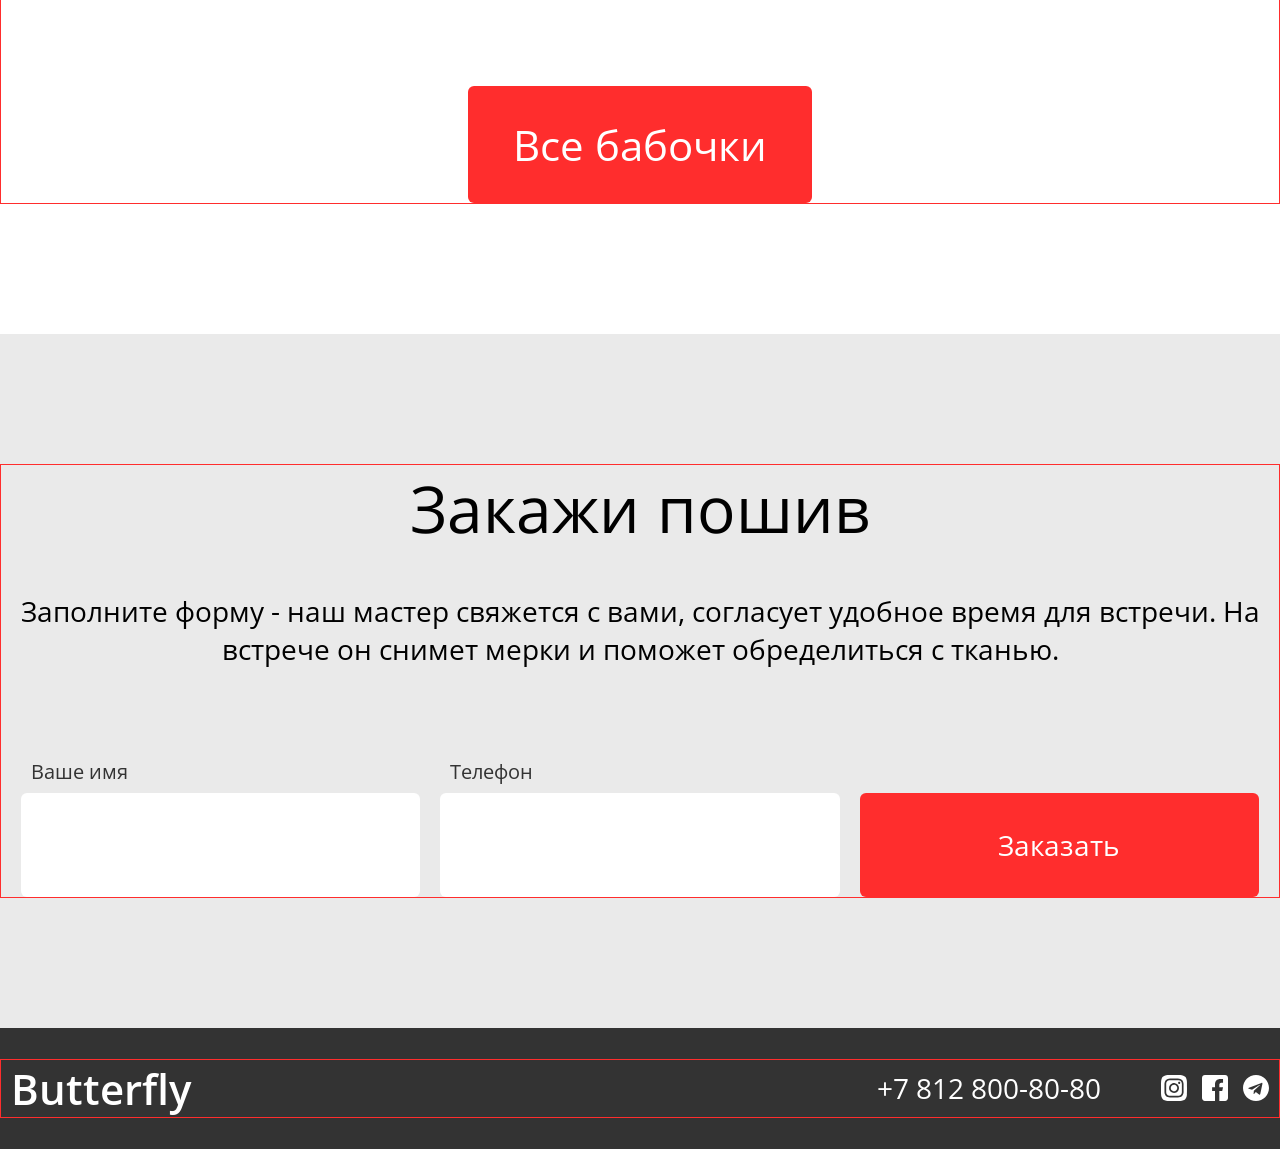
==== commit 91bbc728: "Some code validation. Finished Contacts page" ====
--- a/www/index.html
+++ b/www/index.html
@@ -13,19 +13,21 @@
     <div class="header-inner">
       <div class="header-row">
         <a href="index.html" class="header-logo">Butterfly</a>
-        <nav class="menu">
+        <nav class="menu js-menu">
           <ul>
-            <li><a href="#">Каталог</a></li>
-            <li><a href="#">Отзывы</a></li>
-            <li><a href="#">Контакты</a></li>
-            <li><a href="#">FAQ</a></li>
+            <li><a href="catalogue.html">Каталог</a></li>
+            <li><a href="reviews.html" class="active">Отзывы</a></li>
+            <li><a href="contacts.html">Контакты</a></li>
+            <li><a href="faq.html">FAQ</a></li>
+          </ul>
+        </nav>
       </div>
-      </ul>
       </nav>
-    </div>
+      <button class="burger js-burger">menu</button>
     </div>
   </header>
   <main>
+
     <section class="promo">
       <div class="promo-inner">
         <h1 class="promo-title">Индивидуальный пошив галсутков-бабочек</h1>
@@ -47,23 +49,23 @@
             </li>
             <li class="works-item">
               <div class="works-wrap">
-              <img src="imgs/works-pic2.png" class="works-img"></img>
-              <!-- <a href="#" class="works-link"></a> -->
-              <figcaption class="works-caption">Бабочка растакая</figcaption>
+                <img src="imgs/works-pic2.png" class="works-img"></img>
+                <!-- <a href="#" class="works-link"></a> -->
+                <figcaption class="works-caption">Бабочка растакая</figcaption>
               </div>
             </li>
             <li class="works-item">
               <div class="works-wrap">
-              <img src="imgs/works-pic3.png" class="works-img"></img>
-              <!-- <a href="#" class="works-link"></a> -->
-              <figcaption class="works-caption">Бабочка сякая</figcaption>
+                <img src="imgs/works-pic3.png" class="works-img"></img>
+                <!-- <a href="#" class="works-link"></a> -->
+                <figcaption class="works-caption">Бабочка сякая</figcaption>
               </div>
             </li>
             <li class="works-item">
               <div class="works-wrap">
-              <img src="imgs/works-pic4.png" class="works-img"></img>
-              <!-- <a href="#" class="works-link"></a> -->
-              <figcaption class="works-caption">Кривая</figcaption>
+                <img src="imgs/works-pic4.png" class="works-img"></img>
+                <!-- <a href="#" class="works-link"></a> -->
+                <figcaption class="works-caption">Кривая</figcaption>
               </div>
             </li>
           </ul>
@@ -114,8 +116,9 @@
       </div>
     </div>
   </footer>
-
-  <script src="js/scripts.js"></script>
+  <script src="scripts/jquery-3.7.0.min.js"></script>
+  <script src="scripts/slick.min.js"></script>
+  <script src="scripts/script.js"></script>
 </body>
 
 </html>
--- a/www/style/style.css
+++ b/www/style/style.css
@@ -41,6 +41,99 @@
 img {
   display: block;
   max-width: 100%;
+}
+
+/* Slider */
+.slick-slider {
+  position: relative;
+  display: block;
+  box-sizing: border-box;
+  -webkit-touch-callout: none;
+  -webkit-user-select: none;
+  -khtml-user-select: none;
+  -moz-user-select: none;
+  -ms-user-select: none;
+  user-select: none;
+  -ms-touch-action: pan-y;
+  touch-action: pan-y;
+  -webkit-tap-highlight-color: transparent;
+}
+
+.slick-list {
+  position: relative;
+  overflow: hidden;
+  display: block;
+  margin: 0;
+  padding: 0;
+}
+.slick-list:focus {
+  outline: none;
+}
+.slick-list.dragging {
+  cursor: pointer;
+  cursor: hand;
+}
+
+.slick-slider .slick-track,
+.slick-slider .slick-list {
+  -webkit-transform: translate3d(0, 0, 0);
+  -moz-transform: translate3d(0, 0, 0);
+  -ms-transform: translate3d(0, 0, 0);
+  -o-transform: translate3d(0, 0, 0);
+  transform: translate3d(0, 0, 0);
+}
+
+.slick-track {
+  position: relative;
+  left: 0;
+  top: 0;
+  display: block;
+  margin-left: auto;
+  margin-right: auto;
+}
+.slick-track:before, .slick-track:after {
+  content: "";
+  display: table;
+}
+.slick-track:after {
+  clear: both;
+}
+.slick-loading .slick-track {
+  visibility: hidden;
+}
+
+.slick-slide {
+  float: left;
+  height: 100%;
+  min-height: 1px;
+  display: none;
+}
+[dir=rtl] .slick-slide {
+  float: right;
+}
+.slick-slide img {
+  display: block;
+}
+.slick-slide.slick-loading img {
+  display: none;
+}
+.slick-slide.dragging img {
+  pointer-events: none;
+}
+.slick-initialized .slick-slide {
+  display: block;
+}
+.slick-loading .slick-slide {
+  visibility: hidden;
+}
+.slick-vertical .slick-slide {
+  display: block;
+  height: auto;
+  border: 1px solid transparent;
+}
+
+.slick-arrow.slick-hidden {
+  display: none;
 }
 
 .header {
@@ -70,7 +163,6 @@
   display: flex;
   align-items: center;
 }
-
 .header-logo {
   color: #fff;
   font-family: "Open Sans", sans-serif;
@@ -93,9 +185,25 @@
   }
 }
 
-@media (max-width: 767px) {
+.burger {
+  display: none;
+  width: 30px;
+  height: 30px;
+}
+@media (max-width: 767px) {
+  .burger {
+    display: block;
+  }
+}
+
+@media (min-width: 1280px) {
   .menu {
-    display: none;
+    display: block !important;
+  }
+}
+@media (max-width: 767px) {
+  .menu {
+    display: block;
     position: absolute;
     top: 100%;
     left: 0;
@@ -110,7 +218,7 @@
 }
 @media (max-width: 767px) {
   .menu ul {
-    display: none;
+    display: block;
   }
 }
 .menu li {
@@ -131,12 +239,18 @@
   color: #fff;
   text-decoration: none;
 }
-.menu a:hover {
+.menu a:hover, .menu a.active {
   background-color: #FF2D2D;
 }
 @media (max-width: 767px) {
   .menu a {
     padding: 8px 25px;
+  }
+}
+
+@media (max-width: 767px) {
+  .menu-open {
+    display: block;
   }
 }
 
@@ -569,4 +683,442 @@
   background-position: center;
   background-size: contain;
 }
-/*# sourceMappingURL=[data-uri] */
+
+.catalogue {
+  padding: 130px 0;
+  background-color: #fff;
+  background-image: url(../../../www/imgs/);
+  background-repeat: no-repeat;
+  background-size: cover;
+  background-position: center center;
+}
+@media (max-width: 1279px) {
+  .catalogue {
+    padding: 120px 0x;
+  }
+}
+@media (max-width: 767px) {
+  .catalogue {
+    padding: 90px 0x;
+  }
+}
+
+.catalogue-inner {
+  max-width: 1298px;
+  margin: 0 auto;
+  padding: 0 10px;
+  border: 1px solid #FF2D2D;
+}
+
+.catalogue-visual {
+  display: flex;
+  flex-direction: column;
+  align-items: center;
+}
+
+.catalogue-title {
+  font-weight: 400;
+  font-size: 64px;
+  line-height: 87px;
+  color: #333;
+  text-align: center;
+}
+@media (max-width: 1279px) {
+  .catalogue-title {
+    font-size: 60px;
+    line-height: 82px;
+  }
+}
+@media (max-width: 767px) {
+  .catalogue-title {
+    font-size: 36px;
+    line-height: 49px;
+  }
+}
+
+.tabs {
+  display: flex;
+  list-style: none;
+  margin-top: 80px;
+  margin-bottom: 40px;
+  justify-content: space-between;
+}
+@media (max-width: 1279px) {
+  .tabs {
+    margin-top: 70px;
+  }
+}
+@media (max-width: 767px) {
+  .tabs {
+    margin-top: 50px;
+    margin-bottom: 30px;
+  }
+}
+
+.tabs-item {
+  padding-left: 25px;
+  padding-right: 25px;
+}
+.tabs-item a {
+  font-size: 22px;
+  line-height: 24px;
+  text-transform: uppercase;
+  text-decoration: none;
+  color: #333;
+}
+.tabs-item a.active {
+  color: #FF2D2D;
+}
+@media (max-width: 1279px) {
+  .tabs-item {
+    padding-left: 15px;
+    padding-right: 15px;
+  }
+}
+@media (max-width: 767px) {
+  .tabs-item {
+    padding-left: 10px;
+    padding-right: 10px;
+  }
+}
+
+.catalogue-list {
+  display: flex;
+  list-style: none;
+  margin-bottom: 120px;
+  justify-content: space-between;
+  margin-right: -10px;
+  margin-left: -10px;
+}
+@media (max-width: 1279px) {
+  .catalogue-list {
+    margin: 80px 0;
+    flex-wrap: wrap;
+  }
+}
+@media (max-width: 767px) {
+  .catalogue-list {
+    margin: 60px 0 80px;
+    display: block;
+  }
+}
+
+.catalogue-item {
+  padding: 0 10px;
+}
+@media (max-width: 1279px) {
+  .catalogue-item {
+    flex-basis: 50%;
+    margin-top: 10px;
+    margin-bottom: 10px;
+  }
+}
+.catalogue-wrap {
+  position: relative;
+}
+
+.catalogue-img {
+  display: block;
+  width: 100%;
+  background-repeat: no-repeat;
+  background-size: contain;
+}
+.catalogue-caption {
+  position: absolute;
+  bottom: 0;
+  left: 10;
+  width: 100%;
+  padding: 15px 0;
+  font-family: "Open Sans", sans-serif;
+  font-weight: 400;
+  font-size: 24px;
+  line-height: 33px;
+  text-align: center;
+  color: #fff;
+  background-color: rgba(0, 0, 0, 0.4);
+}
+.review {
+  padding: 130px 0;
+  background-color: #fff;
+}
+
+.review-inner {
+  max-width: 1298px;
+  margin: 0 auto;
+  padding: 0 10px;
+  border: 1px solid #FF2D2D;
+}
+
+.review-title {
+  font-weight: 400;
+  font-size: 64px;
+  line-height: 87px;
+  color: #333;
+  text-align: center;
+}
+@media (max-width: 1279px) {
+  .review-title {
+    font-size: 60px;
+    line-height: 82px;
+  }
+}
+@media (max-width: 767px) {
+  .review-title {
+    font-size: 36px;
+    line-height: 49px;
+  }
+}
+
+.carousel {
+  margin-top: 80px;
+}
+
+.carousel-row {
+  display: flex;
+}
+
+.carousel-text {
+  flex-basis: 50%;
+  padding-left: 12px;
+  text-align: left;
+}
+.carousel-text h3 {
+  font-size: 48px;
+  font-weight: 400;
+  color: #333;
+}
+.carousel-text p {
+  font-size: 24px;
+  font-weight: 400;
+  color: #333;
+  margin-top: 40px;
+}
+
+.carousel-visual {
+  flex-basis: 50%;
+  padding-right: 12px;
+}
+
+.carousel-ava {
+  width: 100%;
+  border-radius: 304px;
+}
+
+.accordion {
+  margin-bottom: 40px;
+  border-radius: 4px;
+  border: 1px solid rgba(255, 45, 45, 0.2);
+  background: #FFF;
+}
+
+.accordion-question {
+  display: flex;
+  align-items: center;
+  width: 100%;
+  padding: 25px;
+  font-family: "Open Sans", sans-serif;
+  font-weight: 300;
+  font-size: 36px;
+  line-height: normal;
+  border: none;
+  color: #333;
+  background-color: #FFF;
+  text-align: left;
+}
+.accordion-question.open .accordion-icon {
+  background-image: url("../imgs/icon-minus.png");
+}
+
+.accordion-icon {
+  display: block;
+  flex-shrink: 0;
+  width: 40px;
+  height: 40px;
+  margin-left: auto;
+  background-image: url("../imgs/icon-plus.png");
+  background-position: center;
+  background-repeat: no-repeat;
+  background-size: contain;
+}
+
+.accordion-answer {
+  display: none;
+  padding: 0 30px 30px 30px;
+  font-weight: 300;
+  font-style: 18px;
+  background-color: #fff;
+}
+
+.faq {
+  padding: 130px 0 90px;
+  background-color: rgba(51, 51, 51, 0.1);
+}
+
+.faq-inner {
+  max-width: 1298px;
+  margin: 0 auto;
+  padding: 0 10px;
+  border: 1px solid #FF2D2D;
+}
+
+.faq-title {
+  font-weight: 400;
+  font-size: 64px;
+  line-height: 87px;
+  color: #333;
+  text-align: center;
+  margin-bottom: 80px;
+}
+@media (max-width: 1279px) {
+  .faq-title {
+    font-size: 60px;
+    line-height: 82px;
+  }
+}
+@media (max-width: 767px) {
+  .faq-title {
+    font-size: 36px;
+    line-height: 49px;
+  }
+}
+
+.carousel {
+  display: flex;
+  align-items: center;
+}
+.carousel .slick-list {
+  width: calc(100% - 120px);
+}
+.carousel .slick-arrow {
+  flex-shrink: 0;
+  width: 60px;
+  height: 60px;
+  font-size: 0;
+}
+.carousel .slick-prev {
+  margin-right: 128px;
+  border: none;
+  background-color: #fff;
+  background-image: url("../imgs/ar-left.svg");
+  background-position: center;
+  background-repeat: no-repeat;
+  background-size: contain;
+}
+.carousel .slick-next {
+  margin-left: 128px;
+  border: none;
+  background-color: #fff;
+  background-image: url("../imgs/ar-right.svg");
+  background-position: center;
+  background-repeat: no-repeat;
+  background-size: contain;
+}
+.carousel .slick-dots {
+  display: flex;
+  justify-content: center;
+  gap: 15px;
+  width: 100%;
+  list-style: none;
+}
+.carousel .slick-dots li.slick-active button {
+  background-color: #333;
+}
+.carousel .slick-dots button {
+  width: 60px;
+  height: 60px;
+  font-size: 0;
+  border-radius: 50%;
+  cursor: pointer;
+}
+
+.contacts {
+  padding: 130px 0 130px;
+  background-color: #fff;
+}
+
+.contacts-inner {
+  max-width: 1298px;
+  margin: 0 auto;
+  padding: 0 10px;
+  border: 1px solid #FF2D2D;
+}
+
+.contacts-title {
+  font-weight: 400;
+  font-size: 64px;
+  line-height: 87px;
+  color: #333;
+  text-align: center;
+}
+@media (max-width: 1279px) {
+  .contacts-title {
+    font-size: 60px;
+    line-height: 82px;
+  }
+}
+@media (max-width: 767px) {
+  .contacts-title {
+    font-size: 36px;
+    line-height: 49px;
+  }
+}
+
+.contacts-tabs {
+  display: flex;
+  margin-top: 80px;
+  margin-bottom: 40px;
+  align-items: center;
+  justify-content: center;
+  list-style: none;
+}
+
+.contacts-tabs-item {
+  padding-left: 25px;
+  padding-right: 25px;
+}
+
+.contacts-tabs-link {
+  text-align: center;
+  font-size: 22px;
+  font-weight: 600;
+  line-height: 24px;
+  text-transform: uppercase;
+  text-decoration: none;
+  color: #333;
+}
+.contacts-tabs-link:hover, .contacts-tabs-link.active {
+  color: #FF2D2D;
+}
+
+.contacts-desc {
+  display: none;
+}
+.contacts-desc.active {
+  display: block;
+}
+
+.contacts-desc-row {
+  display: flex;
+  flex-direction: row;
+}
+
+.contacts-desc-list {
+  flex-basis: 50%;
+  margin-left: 140px;
+  margin-left: 145px;
+  align-items: center;
+  list-style: none;
+}
+
+.contact-desc-info {
+  margin-bottom: 20px;
+  color: #333;
+  font-size: 24px;
+  font-weight: 400;
+}
+
+.contacts-map {
+  flex-basis: 50%;
+  width: 100%;
+}
+/*# sourceMappingURL=[data-uri] */
